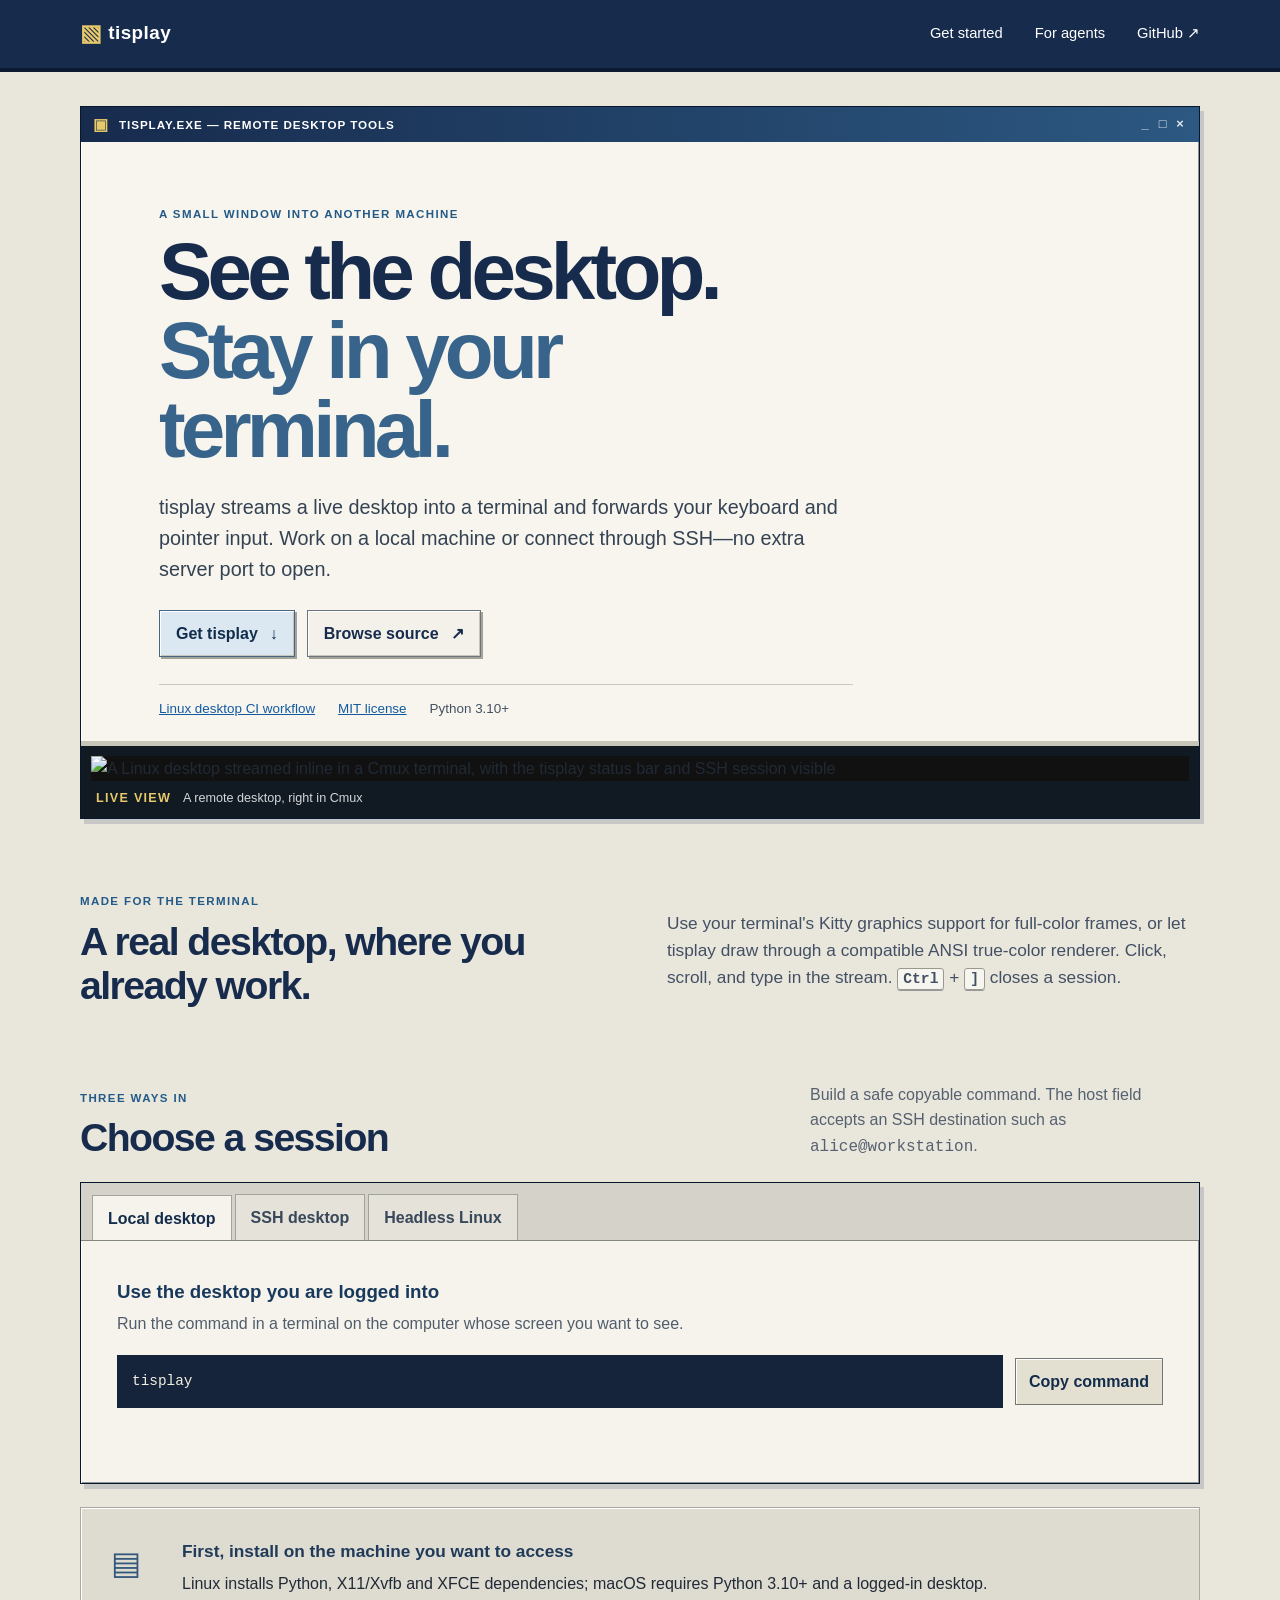
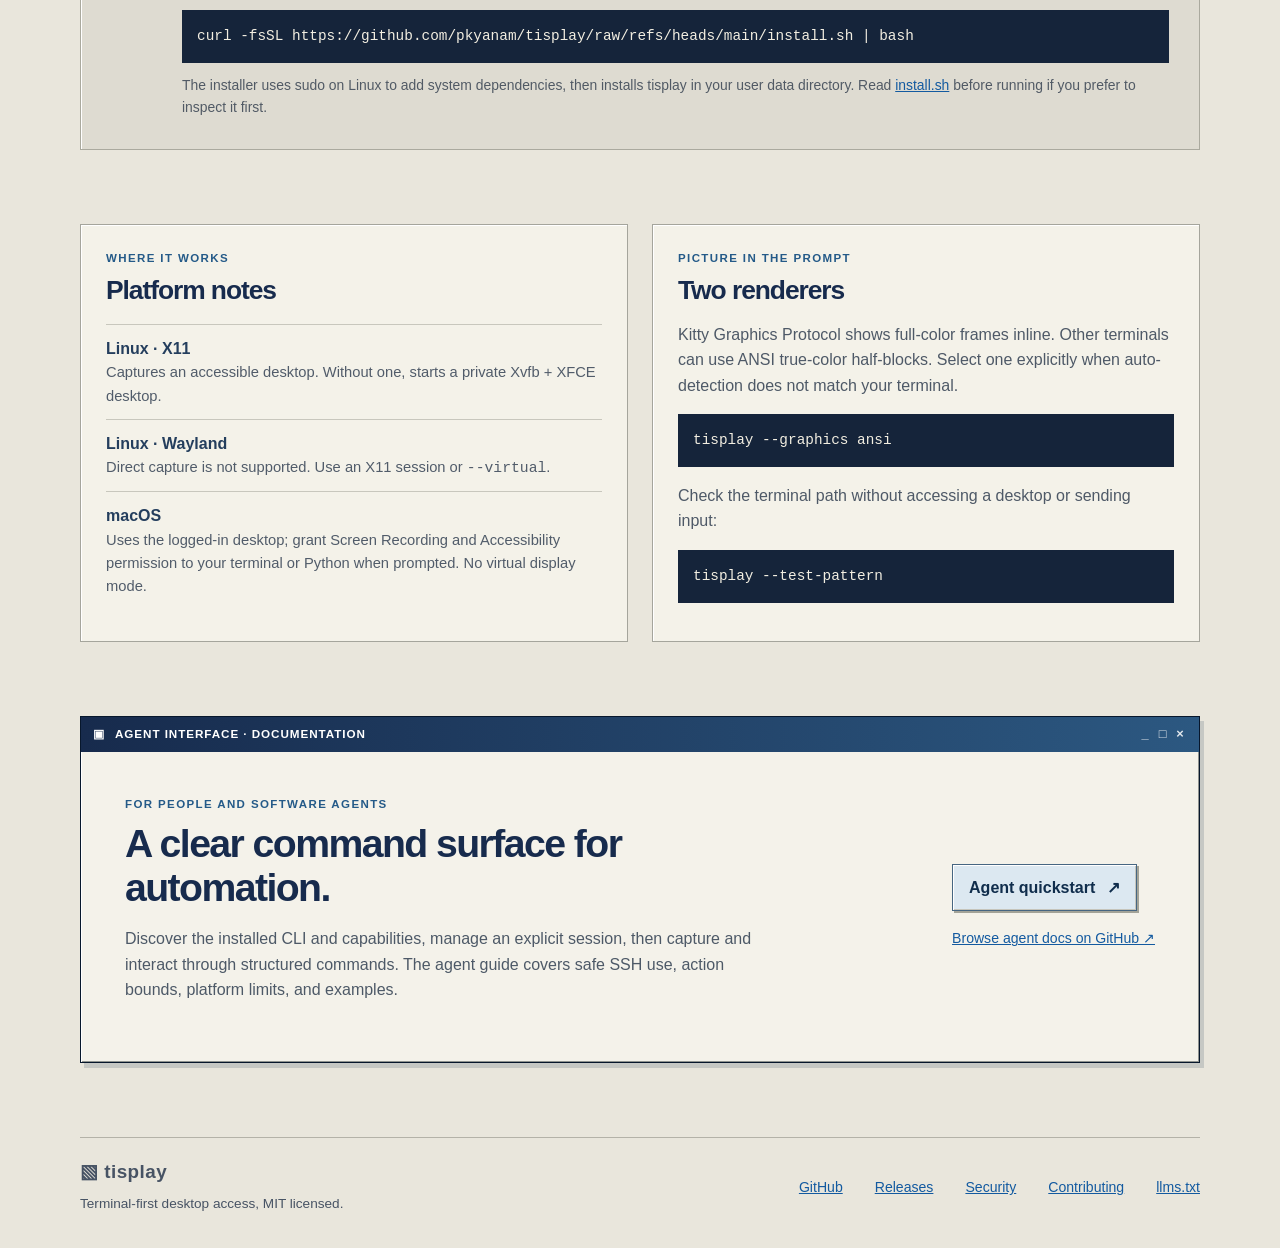
==== site/index.html @ 4967b9db "Add persistent desktop sessions for agent control" ====
<!doctype html>
<html lang="en">
<head>
  <meta charset="utf-8">
  <meta name="viewport" content="width=device-width, initial-scale=1">
  <meta name="theme-color" content="#172b4d">
  <meta name="description" content="tisplay streams and controls a desktop from your terminal, including over SSH.">
  <title>tisplay — the desktop, at the command line</title>
  <link rel="icon" href="favicon.svg" type="image/svg+xml">
  <link rel="stylesheet" href="style.css">
  <script src="app.js" defer></script>
</head>
<body>
  <a class="skip-link" href="#main">Skip to content</a>
  <header class="masthead">
    <div class="masthead-inner">
      <a class="brand" href="#top" aria-label="tisplay home"><span class="brand-mark" aria-hidden="true">▧</span> tisplay</a>
      <nav aria-label="Main navigation"><a href="#get-started">Get started</a><a href="#agent-guide">For agents</a><a href="https://github.com/pkyanam/tisplay">GitHub ↗</a></nav>
    </div>
  </header>
  <main id="main">
    <section class="hero frame" id="top">
      <div class="window-bar"><span class="window-glyph" aria-hidden="true">▣</span><span>TISPLAY.EXE — REMOTE DESKTOP TOOLS</span><span class="bar-buttons" aria-hidden="true">_ □ ×</span></div>
      <div class="hero-body">
        <p class="eyebrow">A small window into another machine</p>
        <h1>See the desktop.<br><span>Stay in your terminal.</span></h1>
        <p class="lede">tisplay streams a live desktop into a terminal and forwards your keyboard and pointer input. Work on a local machine or connect through SSH—no extra server port to open.</p>
        <div class="hero-actions"><a class="button primary" href="#get-started">Get tisplay <span aria-hidden="true">↓</span></a><a class="button" href="https://github.com/pkyanam/tisplay">Browse source <span aria-hidden="true">↗</span></a></div>
      <div class="status-strip" aria-label="Project links"><a href="https://github.com/pkyanam/tisplay/actions/workflows/linux-desktop.yml">Linux desktop CI workflow</a><a href="https://github.com/pkyanam/tisplay/blob/main/LICENSE">MIT license</a><span>Python 3.10+</span></div>
      </div>
      <figure class="screen-shot"><img src="assets/tisplay-cmux-desktop.png" alt="A Linux desktop streamed inline in a Cmux terminal, with the tisplay status bar and SSH session visible"><figcaption><span>LIVE VIEW</span> A remote desktop, right in Cmux</figcaption></figure>
    </section>

    <section class="section intro-grid" aria-labelledby="how-title">
      <div><p class="eyebrow">Made for the terminal</p><h2 id="how-title">A real desktop, where you already work.</h2></div>
      <p>Use your terminal's Kitty graphics support for full-color frames, or let tisplay draw through a compatible ANSI true-color renderer. Click, scroll, and type in the stream. <kbd>Ctrl</kbd> + <kbd>]</kbd> closes a session.</p>
    </section>

    <section class="section start-section" id="get-started" aria-labelledby="start-title">
      <div class="section-heading"><div><p class="eyebrow">Three ways in</p><h2 id="start-title">Choose a session</h2></div><p>Build a safe copyable command. The host field accepts an SSH destination such as <code>alice@workstation</code>.</p></div>
      <div class="builder frame">
        <div class="builder-tabs" role="tablist" aria-label="Session type">
          <button role="tab" id="tab-local" aria-controls="panel-local" aria-selected="true" data-mode="local">Local desktop</button>
          <button role="tab" id="tab-ssh" aria-controls="panel-ssh" aria-selected="false" data-mode="ssh" tabindex="-1">SSH desktop</button>
          <button role="tab" id="tab-headless" aria-controls="panel-headless" aria-selected="false" data-mode="headless" tabindex="-1">Headless Linux</button>
        </div>
        <div class="builder-content">
          <div id="panel-local" role="tabpanel" aria-labelledby="tab-local" data-panel="local"><h3>Use the desktop you are logged into</h3><p>Run the command in a terminal on the computer whose screen you want to see.</p></div>
          <div id="panel-ssh" role="tabpanel" aria-labelledby="tab-ssh" data-panel="ssh" hidden><h3>Stream a remote machine over SSH</h3><p>SSH carries the image and input stream. Keep <code>-t</code> so the remote app gets a terminal.</p><label for="ssh-host">SSH destination</label><input id="ssh-host" type="text" inputmode="email" autocomplete="off" spellcheck="false" placeholder="alice@workstation" aria-describedby="host-help host-error"><small id="host-help">Letters, numbers, dots, underscores and hyphens only; no options or shell syntax.</small><span id="host-error" class="error" role="status" aria-live="polite"></span></div>
          <div id="panel-headless" role="tabpanel" aria-labelledby="tab-headless" data-panel="headless" hidden><h3>Start an isolated XFCE desktop</h3><p>On Linux without an accessible X11 display, <code>--virtual</code> starts a private Xvfb + XFCE desktop. Direct Wayland capture is not supported.</p><label for="headless-host">SSH destination</label><input id="headless-host" type="text" inputmode="email" autocomplete="off" spellcheck="false" placeholder="alice@server" aria-describedby="headless-help headless-error"><small id="headless-help">Letters, numbers, dots, underscores and hyphens only; no options or shell syntax.</small><span id="headless-error" class="error" role="status" aria-live="polite"></span></div>
          <div class="command-row"><pre><code id="generated-command">tisplay</code></pre><button class="copy-button" type="button" id="copy-command">Copy command</button></div>
          <p class="copy-status" id="copy-status" role="status" aria-live="polite"></p>
        </div>
      </div>
      <div class="install-note"><span class="pixel-icon" aria-hidden="true">▤</span><div><h3>First, install on the machine you want to access</h3><p>Linux installs Python, X11/Xvfb and XFCE dependencies; macOS requires Python 3.10+ and a logged-in desktop.</p><pre><code>curl -fsSL https://github.com/pkyanam/tisplay/raw/refs/heads/main/install.sh | bash</code></pre><p class="note">The installer uses sudo on Linux to add system dependencies, then installs tisplay in your user data directory. Read <a href="https://github.com/pkyanam/tisplay/blob/main/install.sh">install.sh</a> before running if you prefer to inspect it first.</p></div></div>
    </section>

    <section class="section details-grid" aria-label="Platform and graphics details">
      <article class="inset-panel"><p class="eyebrow">Where it works</p><h2>Platform notes</h2><ul class="platform-list"><li><strong>Linux · X11</strong><span>Captures an accessible desktop. Without one, starts a private Xvfb + XFCE desktop.</span></li><li><strong>Linux · Wayland</strong><span>Direct capture is not supported. Use an X11 session or <code>--virtual</code>.</span></li><li><strong>macOS</strong><span>Uses the logged-in desktop; grant Screen Recording and Accessibility permission to your terminal or Python when prompted. No virtual display mode.</span></li></ul></article>
      <article class="inset-panel"><p class="eyebrow">Picture in the prompt</p><h2>Two renderers</h2><p>Kitty Graphics Protocol shows full-color frames inline. Other terminals can use ANSI true-color half-blocks. Select one explicitly when auto-detection does not match your terminal.</p><pre><code>tisplay --graphics ansi</code></pre><p>Check the terminal path without accessing a desktop or sending input:</p><pre><code>tisplay --test-pattern</code></pre></article>
    </section>

    <section class="section agent-section" id="agent-guide" aria-labelledby="agents-title">
      <div class="agent-card frame"><div class="window-bar"><span aria-hidden="true">▣</span><span>AGENT INTERFACE · DOCUMENTATION</span><span class="bar-buttons" aria-hidden="true">_ □ ×</span></div><div class="agent-content"><div><p class="eyebrow">For people and software agents</p><h2 id="agents-title">A clear command surface for automation.</h2><p>Discover the installed CLI and capabilities, manage an explicit session, then capture and interact through structured commands. The agent guide covers safe SSH use, action bounds, platform limits, and examples.</p></div><div class="agent-links"><a class="button primary" href="agents/">Agent quickstart <span aria-hidden="true">↗</span></a><a href="https://github.com/pkyanam/tisplay/tree/main/docs/agents">Browse agent docs on GitHub ↗</a></div></div></div>
    </section>
  </main>
  <footer><div><a class="brand" href="#top"><span aria-hidden="true">▧</span> tisplay</a><p>Terminal-first desktop access, MIT licensed.</p></div><nav aria-label="Footer"><a href="https://github.com/pkyanam/tisplay">GitHub</a><a href="https://github.com/pkyanam/tisplay/releases">Releases</a><a href="https://github.com/pkyanam/tisplay/blob/main/SECURITY.md">Security</a><a href="https://github.com/pkyanam/tisplay/blob/main/CONTRIBUTING.md">Contributing</a><a href="llms.txt">llms.txt</a></nav></footer>
</body>
</html>
---- site/style.css ----
:root{color-scheme:light;--navy:#172b4d;--blue:#245a88;--link:#135aa0;--paper:#e9e6dc;--panel:#f7f5ed;--ink:#202a36;--muted:#566170;--line:#a4a69f;--gold:#e8c96a;--green:#296341;--shadow:#a5a397}*{box-sizing:border-box}html{scroll-behavior:smooth}body{margin:0;background:var(--paper);color:var(--ink);font:16px/1.58 "Trebuchet MS",Verdana,Arial,sans-serif}.skip-link{position:absolute;left:-9999px;top:0;padding:.6rem;background:white;color:var(--navy);z-index:4}.skip-link:focus{left:1rem;top:1rem}.masthead{background:var(--navy);color:#fff;border-bottom:4px solid #0c1a30}.masthead-inner,main,footer{width:min(1120px,calc(100% - 36px));margin-inline:auto}.masthead-inner{min-height:68px;display:flex;align-items:center;justify-content:space-between;gap:24px}.brand{font:bold 1.18rem/1 "Trebuchet MS",Verdana,sans-serif;color:inherit;text-decoration:none;letter-spacing:.025em}.brand-mark{color:var(--gold);font-size:1.45rem;vertical-align:-2px}.masthead nav,footer nav{display:flex;gap:clamp(14px,3vw,32px)}nav a{color:inherit;font-size:.92rem}.masthead nav a{text-decoration:none}.masthead nav a:hover,.masthead nav a:focus{text-decoration:underline;text-decoration-color:var(--gold);text-underline-offset:5px}.frame{border:1px solid #07172c;box-shadow:inset 1px 1px #fff,inset -1px -1px #8f938f,4px 5px 0 rgba(23,43,77,.16)}.hero{margin:34px 0 0;background:var(--panel)}.window-bar{height:35px;background:linear-gradient(90deg,#172b4d,#2c5881);color:white;display:flex;align-items:center;gap:10px;padding:0 12px;font:bold .73rem/1 Arial,sans-serif;letter-spacing:.08em}.window-glyph{color:#e8c96a;font-size:1rem}.bar-buttons{margin-left:auto;color:#e3e8ed;letter-spacing:.25em;font-size:.8rem}.hero-body{padding:clamp(26px,6vw,64px) clamp(22px,7vw,78px) 22px;max-width:850px}.eyebrow{text-transform:uppercase;letter-spacing:.12em;color:var(--blue);font:bold .72rem/1.4 Arial,sans-serif;margin:0 0 10px}.hero h1{font-size:clamp(2.5rem,7vw,5rem);line-height:.99;letter-spacing:-.06em;color:var(--navy);margin:0 0 22px}.hero h1 span{color:#38648b}.lede{font-size:clamp(1.05rem,2vw,1.24rem);max-width:690px;color:#344253;margin:0 0 24px}.hero-actions{display:flex;gap:12px;flex-wrap:wrap}.button{display:inline-flex;align-items:center;justify-content:center;gap:12px;padding:10px 16px;color:var(--navy);background:#f3f1e9;text-decoration:none;font-weight:bold;border:1px solid #6c7480;box-shadow:inset 1px 1px white,inset -1px -1px #c6c5bc,2px 2px #a3a398}.button:hover{background:#fff}.button:active{transform:translate(1px,1px);box-shadow:inset 1px 1px #aaa}.button.primary{background:#dce8f1;color:#102d4c;border-color:#466682}.status-strip{display:flex;align-items:center;flex-wrap:wrap;gap:10px 23px;border-top:1px solid #cbc9c0;margin-top:27px;padding-top:13px;color:#445162;font-size:.84rem}.status-strip a{color:var(--link)}.status-dot{display:inline-block;width:8px;height:8px;border-radius:50%;background:#438c5d;box-shadow:0 0 0 2px #d0e4d1;margin-right:6px}.screen-shot{margin:0;background:#111a23;border-top:5px solid #c7c4b9;padding:10px 10px 9px}.screen-shot img{display:block;width:100%;height:auto;max-height:640px;object-fit:contain;background:#111}.screen-shot figcaption{padding:8px 5px 0;color:#d5d7da;font-size:.79rem}.screen-shot figcaption span{color:var(--gold);font-weight:bold;letter-spacing:.1em;margin-right:9px}.section{margin:74px 0}.intro-grid{display:grid;grid-template-columns:1fr 1.1fr;gap:8vw;align-items:center}.intro-grid h2,.section h2{margin:0;color:var(--navy);font-size:clamp(1.75rem,3.8vw,2.45rem);line-height:1.13;letter-spacing:-.04em}.intro-grid>p{margin:0;color:#435064;font-size:1.08rem}kbd{font:600 .85em ui-monospace,monospace;background:#f7f5ef;border:1px solid #99998e;border-radius:3px;padding:2px 5px;box-shadow:0 1px #999}.section-heading{display:flex;justify-content:space-between;gap:30px;align-items:end;margin-bottom:22px}.section-heading>p{max-width:390px;color:var(--muted);margin:0}.builder{background:#f5f3ec}.builder-tabs{display:flex;gap:3px;padding:11px 11px 0;background:#d5d3c9;border-bottom:1px solid #83877f;overflow-x:auto}.builder-tabs button{font:inherit;font-weight:bold;white-space:nowrap;color:#38475a;background:#e4e2d9;border:1px solid #a1a39d;border-bottom:0;padding:10px 15px;cursor:pointer}.builder-tabs button[aria-selected="true"]{background:#f5f3ec;color:#132d4b;position:relative;top:1px}.builder-content{padding:clamp(20px,4vw,36px)}.builder-content h3{color:#18395b;margin:0 0 4px;font-size:1.17rem}.builder-content p{margin:0 0 17px;color:#515d6b}.builder-content label{display:block;font-weight:bold;margin:15px 0 5px}.builder-content input{width:min(100%,460px);font:1rem ui-monospace,monospace;padding:10px 12px;background:#fff;border:1px solid #76818a;color:#172b4d}.builder-content input:focus{outline:3px solid #8ab5d5;outline-offset:2px}.builder-content small{display:block;color:#596472;margin-top:5px}.error{display:block;color:#9d2929;min-height:1.3em;font-size:.9rem}.command-row{display:flex;align-items:stretch;gap:12px;margin-top:19px}.command-row pre,.install-note pre,.inset-panel pre{background:#15243a;color:#f2eee1;padding:15px;overflow-x:auto;white-space:pre;max-width:100%;margin:0;font: .9rem/1.6 ui-monospace,SFMono-Regular,Consolas,monospace}.command-row pre{flex:1;min-width:0}.copy-button{align-self:center;min-width:128px;font:inherit;font-weight:bold;color:#132d4b;background:#e4e0d1;border:1px solid #72766f;padding:10px 13px;box-shadow:inset 1px 1px #fff;cursor:pointer}.copy-button:hover:not(:disabled){background:#fff}.copy-button:disabled{opacity:.55;cursor:not-allowed}.copy-status{height:1.5em;font-size:.9rem;color:#286344;margin:4px 0 0}.install-note{display:grid;min-width:0;grid-template-columns:54px 1fr;gap:17px;background:#dedbd1;border:1px solid #aaa99e;padding:clamp(18px,4vw,30px);margin-top:23px;box-shadow:inset 1px 1px #fff}.pixel-icon{font-size:2rem;color:#31577b}.install-note>div{min-width:0}.install-note h3{margin:0;color:#203a59;font-size:1.08rem}.install-note p{margin:6px 0 14px}.install-note .note{font-size:.87rem;color:#515a65;margin:12px 0 0}.install-note a,.inset-panel a{color:var(--link)}.details-grid{display:grid;grid-template-columns:1fr 1fr;gap:24px}.inset-panel{background:#f4f2e9;padding:25px;border:1px solid #a5a59c;box-shadow:inset 1px 1px #fff}.inset-panel h2{font-size:1.65rem;margin-bottom:14px}.inset-panel>p:not(.eyebrow){color:#4e5967}.platform-list{padding:0;list-style:none;margin:18px 0 0}.platform-list li{padding:11px 0;border-top:1px solid #c8c7bd}.platform-list strong{display:block;color:#243e5d}.platform-list span{display:block;color:#515c6a;font-size:.92rem}code{font-family:ui-monospace,SFMono-Regular,Consolas,monospace}.inset-panel pre{margin:13px 0}.agent-card{background:#f4f2ea}.agent-content{padding:clamp(24px,5vw,44px);display:grid;grid-template-columns:1fr auto;gap:30px;align-items:center}.agent-content h2{max-width:550px}.agent-content p:not(.eyebrow){max-width:630px;color:#4d5967}.agent-links{display:flex;flex-direction:column;align-items:flex-start;gap:16px;min-width:195px}.agent-links>a:last-child{font-size:.88rem;color:var(--link)}footer{border-top:1px solid #b4b2a8;padding:22px 0 35px;display:flex;justify-content:space-between;align-items:center;gap:20px;color:#475364}footer p{font-size:.85rem;margin:8px 0 0}footer nav a{color:var(--link);font-size:.88rem}:focus-visible{outline:3px solid #2b73a6;outline-offset:3px}@media(max-width:700px){.masthead-inner{align-items:flex-start;flex-direction:column;padding:14px 0}.masthead nav{width:100%;justify-content:space-between;gap:8px}.masthead nav a{font-size:.85rem}.hero{margin-top:20px}.intro-grid,.details-grid{grid-template-columns:1fr;gap:23px}.section{margin:54px 0}.section-heading{display:block}.section-heading>p{margin-top:14px}.command-row{flex-direction:column}.copy-button{align-self:flex-start}.agent-content{grid-template-columns:1fr}.agent-links{flex-direction:row;flex-wrap:wrap;align-items:center}footer{align-items:flex-start;flex-direction:column}.screen-shot{padding:6px}.hero-body{padding-top:35px}}@media(prefers-reduced-motion:reduce){html{scroll-behavior:auto}*,*::before,*::after{animation-duration:.01ms!important;animation-iteration-count:1!important;transition-duration:.01ms!important}}
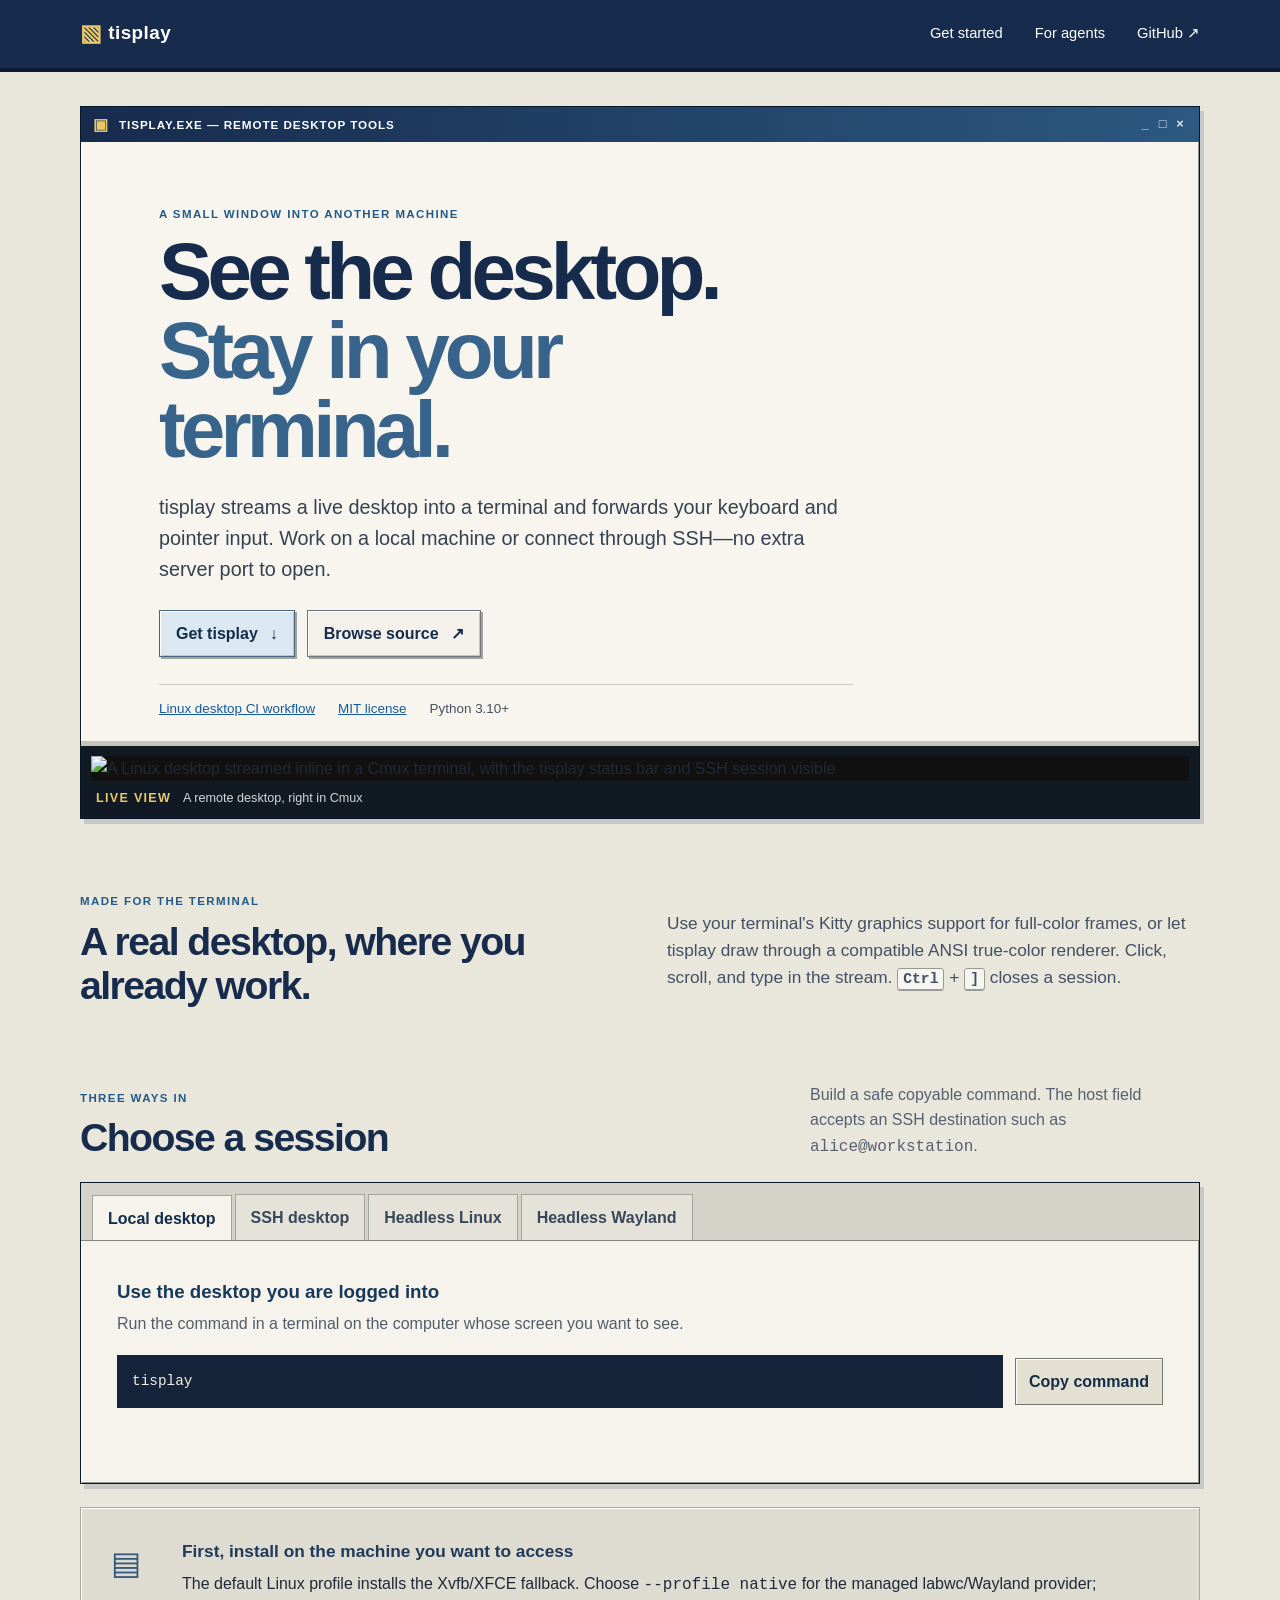
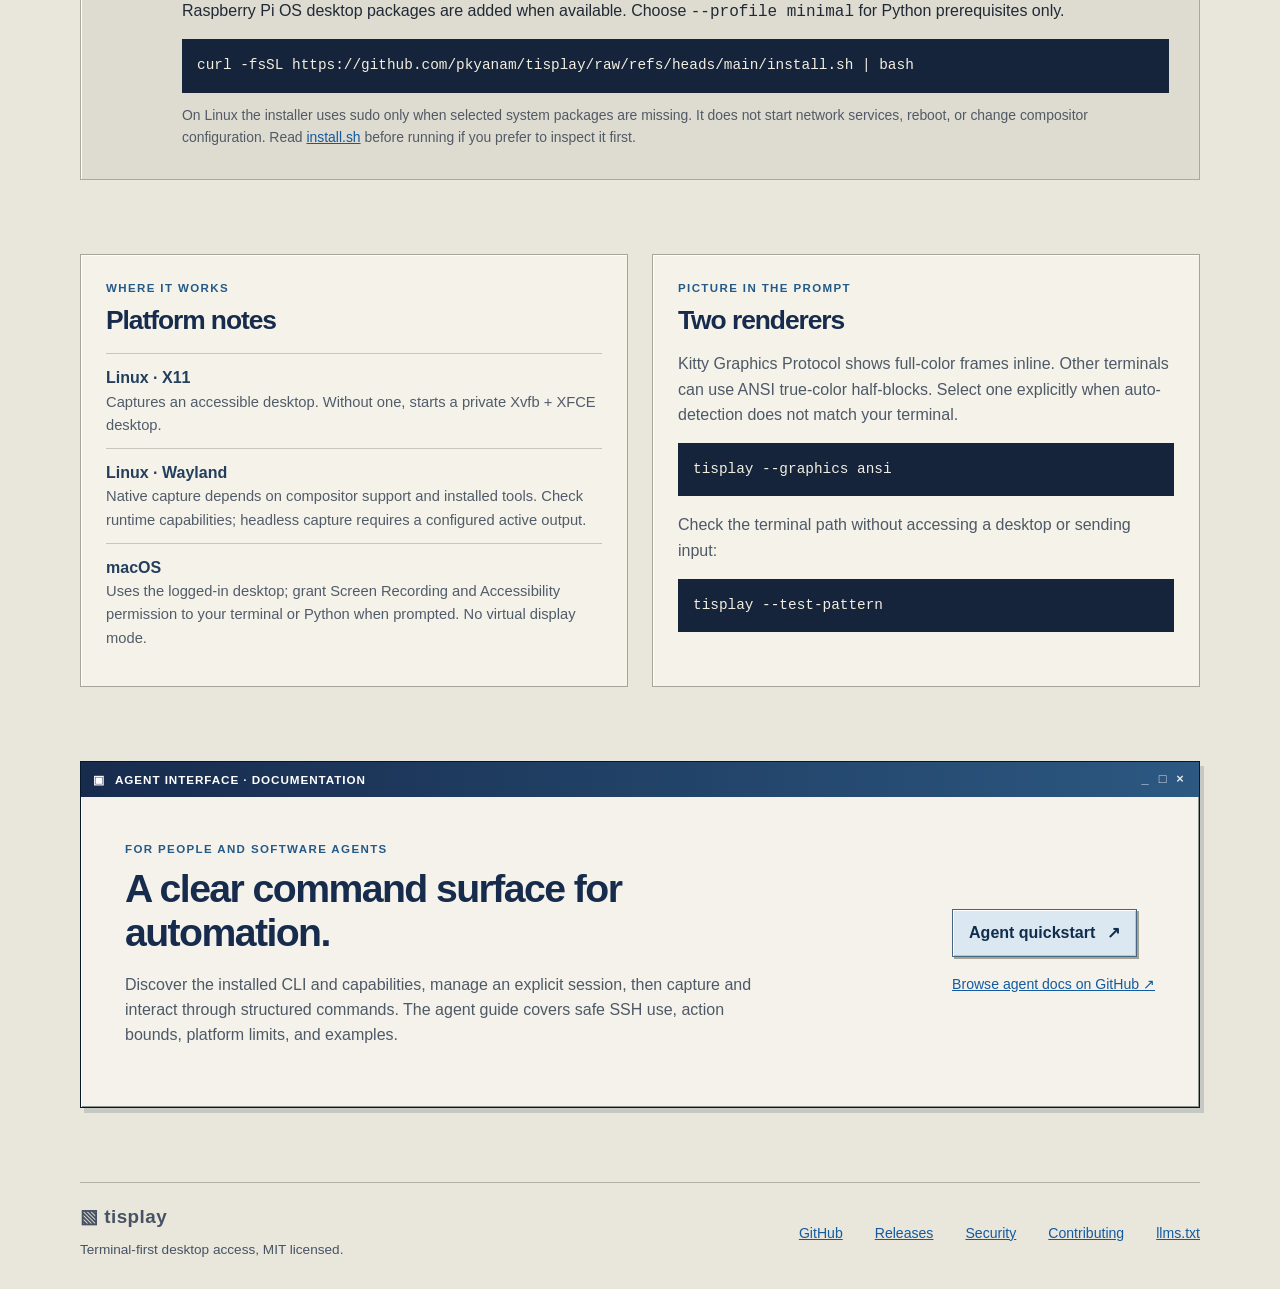
==== commit c819c2cd: "Add native Wayland desktop sessions and headless provider" ====
--- a/site/index.html
+++ b/site/index.html
@@ -43,20 +43,22 @@
           <button role="tab" id="tab-local" aria-controls="panel-local" aria-selected="true" data-mode="local">Local desktop</button>
           <button role="tab" id="tab-ssh" aria-controls="panel-ssh" aria-selected="false" data-mode="ssh" tabindex="-1">SSH desktop</button>
           <button role="tab" id="tab-headless" aria-controls="panel-headless" aria-selected="false" data-mode="headless" tabindex="-1">Headless Linux</button>
+          <button role="tab" id="tab-wayland" aria-controls="panel-wayland" aria-selected="false" data-mode="wayland" tabindex="-1">Headless Wayland</button>
         </div>
         <div class="builder-content">
           <div id="panel-local" role="tabpanel" aria-labelledby="tab-local" data-panel="local"><h3>Use the desktop you are logged into</h3><p>Run the command in a terminal on the computer whose screen you want to see.</p></div>
           <div id="panel-ssh" role="tabpanel" aria-labelledby="tab-ssh" data-panel="ssh" hidden><h3>Stream a remote machine over SSH</h3><p>SSH carries the image and input stream. Keep <code>-t</code> so the remote app gets a terminal.</p><label for="ssh-host">SSH destination</label><input id="ssh-host" type="text" inputmode="email" autocomplete="off" spellcheck="false" placeholder="alice@workstation" aria-describedby="host-help host-error"><small id="host-help">Letters, numbers, dots, underscores and hyphens only; no options or shell syntax.</small><span id="host-error" class="error" role="status" aria-live="polite"></span></div>
-          <div id="panel-headless" role="tabpanel" aria-labelledby="tab-headless" data-panel="headless" hidden><h3>Start an isolated XFCE desktop</h3><p>On Linux without an accessible X11 display, <code>--virtual</code> starts a private Xvfb + XFCE desktop. Direct Wayland capture is not supported.</p><label for="headless-host">SSH destination</label><input id="headless-host" type="text" inputmode="email" autocomplete="off" spellcheck="false" placeholder="alice@server" aria-describedby="headless-help headless-error"><small id="headless-help">Letters, numbers, dots, underscores and hyphens only; no options or shell syntax.</small><span id="headless-error" class="error" role="status" aria-live="polite"></span></div>
+          <div id="panel-headless" role="tabpanel" aria-labelledby="tab-headless" data-panel="headless" hidden><h3>Start an isolated XFCE desktop</h3><p>On Linux without a supported native desktop, <code>--virtual</code> starts a private Xvfb + XFCE desktop.</p><label for="headless-host">SSH destination</label><input id="headless-host" type="text" inputmode="email" autocomplete="off" spellcheck="false" placeholder="alice@server" aria-describedby="headless-help headless-error"><small id="headless-help">Letters, numbers, dots, underscores and hyphens only; no options or shell syntax.</small><span id="headless-error" class="error" role="status" aria-live="polite"></span></div>
+          <div id="panel-wayland" role="tabpanel" aria-labelledby="tab-wayland" data-panel="wayland" hidden><h3>Use a headless Wayland desktop</h3><p>Requires the native profile tools. Explicit mode can create a private labwc/D-Bus session when needed; it leaves the system desktop configuration alone.</p><label for="wayland-host">SSH destination</label><input id="wayland-host" type="text" inputmode="email" autocomplete="off" spellcheck="false" placeholder="alice@pi" aria-describedby="wayland-help wayland-error"><small id="wayland-help">Letters, numbers, dots, underscores and hyphens only; no options or shell syntax.</small><span id="wayland-error" class="error" role="status" aria-live="polite"></span></div>
           <div class="command-row"><pre><code id="generated-command">tisplay</code></pre><button class="copy-button" type="button" id="copy-command">Copy command</button></div>
           <p class="copy-status" id="copy-status" role="status" aria-live="polite"></p>
         </div>
       </div>
-      <div class="install-note"><span class="pixel-icon" aria-hidden="true">▤</span><div><h3>First, install on the machine you want to access</h3><p>Linux installs Python, X11/Xvfb and XFCE dependencies; macOS requires Python 3.10+ and a logged-in desktop.</p><pre><code>curl -fsSL https://github.com/pkyanam/tisplay/raw/refs/heads/main/install.sh | bash</code></pre><p class="note">The installer uses sudo on Linux to add system dependencies, then installs tisplay in your user data directory. Read <a href="https://github.com/pkyanam/tisplay/blob/main/install.sh">install.sh</a> before running if you prefer to inspect it first.</p></div></div>
+      <div class="install-note"><span class="pixel-icon" aria-hidden="true">▤</span><div><h3>First, install on the machine you want to access</h3><p>The default Linux profile installs the Xvfb/XFCE fallback. Choose <code>--profile native</code> for the managed labwc/Wayland provider; Raspberry Pi OS desktop packages are added when available. Choose <code>--profile minimal</code> for Python prerequisites only.</p><pre><code>curl -fsSL https://github.com/pkyanam/tisplay/raw/refs/heads/main/install.sh | bash</code></pre><p class="note">On Linux the installer uses sudo only when selected system packages are missing. It does not start network services, reboot, or change compositor configuration. Read <a href="https://github.com/pkyanam/tisplay/blob/main/install.sh">install.sh</a> before running if you prefer to inspect it first.</p></div></div>
     </section>
 
     <section class="section details-grid" aria-label="Platform and graphics details">
-      <article class="inset-panel"><p class="eyebrow">Where it works</p><h2>Platform notes</h2><ul class="platform-list"><li><strong>Linux · X11</strong><span>Captures an accessible desktop. Without one, starts a private Xvfb + XFCE desktop.</span></li><li><strong>Linux · Wayland</strong><span>Direct capture is not supported. Use an X11 session or <code>--virtual</code>.</span></li><li><strong>macOS</strong><span>Uses the logged-in desktop; grant Screen Recording and Accessibility permission to your terminal or Python when prompted. No virtual display mode.</span></li></ul></article>
+      <article class="inset-panel"><p class="eyebrow">Where it works</p><h2>Platform notes</h2><ul class="platform-list"><li><strong>Linux · X11</strong><span>Captures an accessible desktop. Without one, starts a private Xvfb + XFCE desktop.</span></li><li><strong>Linux · Wayland</strong><span>Native capture depends on compositor support and installed tools. Check runtime capabilities; headless capture requires a configured active output.</span></li><li><strong>macOS</strong><span>Uses the logged-in desktop; grant Screen Recording and Accessibility permission to your terminal or Python when prompted. No virtual display mode.</span></li></ul></article>
       <article class="inset-panel"><p class="eyebrow">Picture in the prompt</p><h2>Two renderers</h2><p>Kitty Graphics Protocol shows full-color frames inline. Other terminals can use ANSI true-color half-blocks. Select one explicitly when auto-detection does not match your terminal.</p><pre><code>tisplay --graphics ansi</code></pre><p>Check the terminal path without accessing a desktop or sending input:</p><pre><code>tisplay --test-pattern</code></pre></article>
     </section>
 
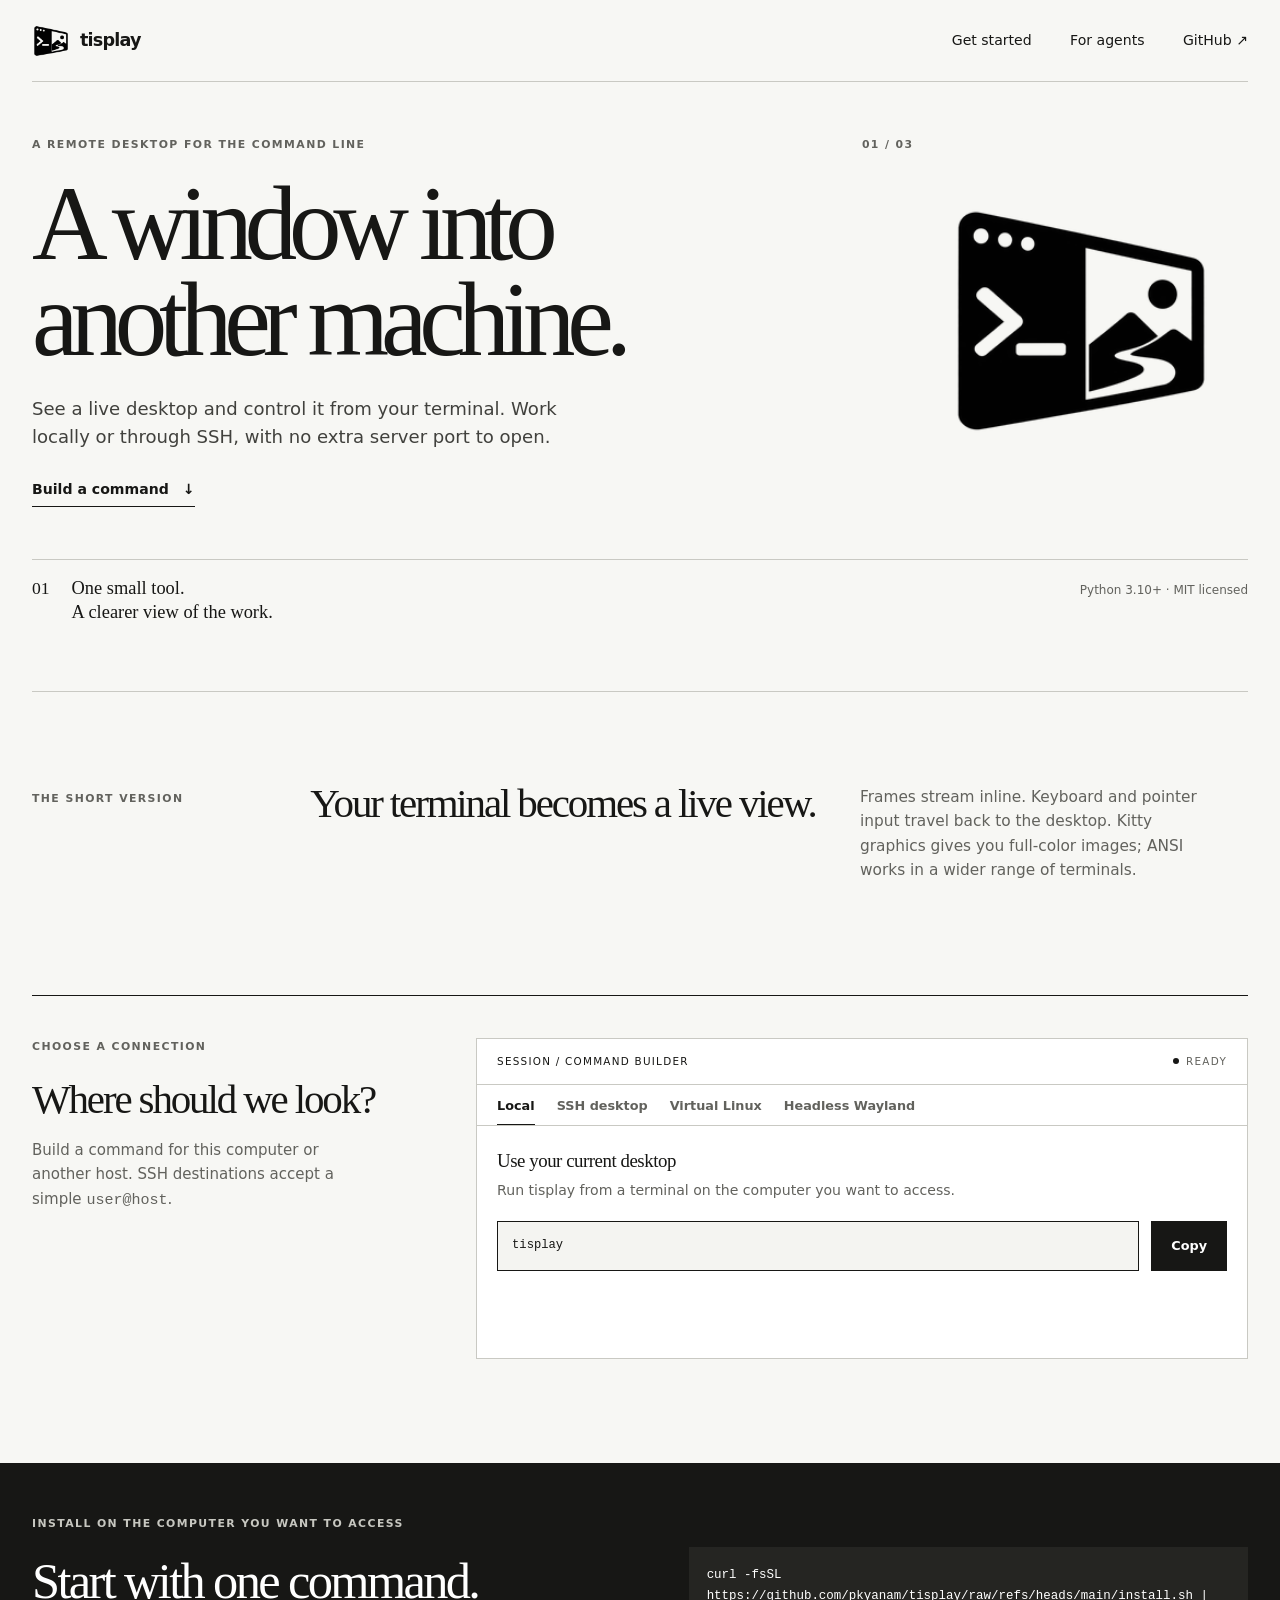
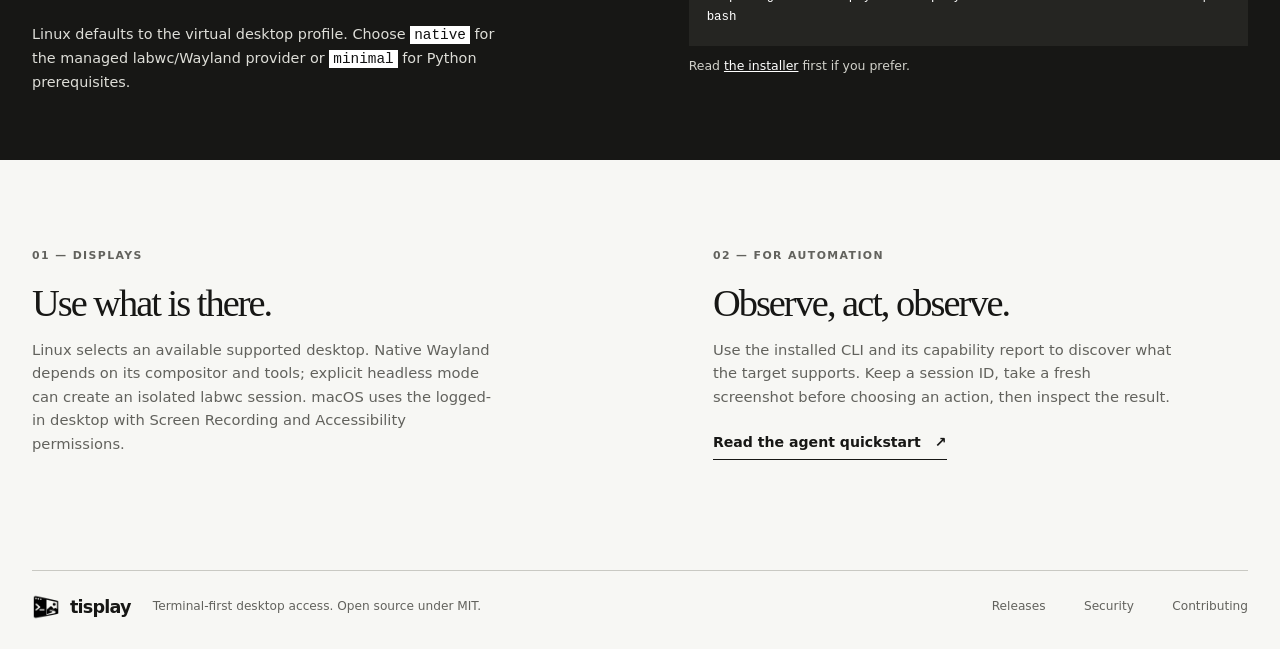
==== commit bb081525: "Refresh editorial project site and logo" ====
--- a/site/index.html
+++ b/site/index.html
@@ -3,69 +3,68 @@
 <head>
   <meta charset="utf-8">
   <meta name="viewport" content="width=device-width, initial-scale=1">
-  <meta name="theme-color" content="#172b4d">
-  <meta name="description" content="tisplay streams and controls a desktop from your terminal, including over SSH.">
-  <title>tisplay — the desktop, at the command line</title>
-  <link rel="icon" href="favicon.svg" type="image/svg+xml">
+  <meta name="theme-color" content="#f7f7f4">
+  <meta name="description" content="See and control a remote desktop from your terminal, locally or over SSH.">
+  <title>tisplay — a window into another machine</title>
+  <link rel="icon" href="assets/tisplay-favicon.png" type="image/png">
   <link rel="stylesheet" href="style.css">
   <script src="app.js" defer></script>
 </head>
 <body>
   <a class="skip-link" href="#main">Skip to content</a>
   <header class="masthead">
-    <div class="masthead-inner">
-      <a class="brand" href="#top" aria-label="tisplay home"><span class="brand-mark" aria-hidden="true">▧</span> tisplay</a>
-      <nav aria-label="Main navigation"><a href="#get-started">Get started</a><a href="#agent-guide">For agents</a><a href="https://github.com/pkyanam/tisplay">GitHub ↗</a></nav>
-    </div>
+    <a class="brand" href="#top"><img src="assets/tisplay-mark.png" alt=""><span>tisplay</span></a>
+    <nav aria-label="Main navigation"><a href="#start">Get started</a><a href="agents/">For agents</a><a href="https://github.com/pkyanam/tisplay">GitHub <span aria-hidden="true">↗</span></a></nav>
   </header>
   <main id="main">
-    <section class="hero frame" id="top">
-      <div class="window-bar"><span class="window-glyph" aria-hidden="true">▣</span><span>TISPLAY.EXE — REMOTE DESKTOP TOOLS</span><span class="bar-buttons" aria-hidden="true">_ □ ×</span></div>
-      <div class="hero-body">
-        <p class="eyebrow">A small window into another machine</p>
-        <h1>See the desktop.<br><span>Stay in your terminal.</span></h1>
-        <p class="lede">tisplay streams a live desktop into a terminal and forwards your keyboard and pointer input. Work on a local machine or connect through SSH—no extra server port to open.</p>
-        <div class="hero-actions"><a class="button primary" href="#get-started">Get tisplay <span aria-hidden="true">↓</span></a><a class="button" href="https://github.com/pkyanam/tisplay">Browse source <span aria-hidden="true">↗</span></a></div>
-      <div class="status-strip" aria-label="Project links"><a href="https://github.com/pkyanam/tisplay/actions/workflows/linux-desktop.yml">Linux desktop CI workflow</a><a href="https://github.com/pkyanam/tisplay/blob/main/LICENSE">MIT license</a><span>Python 3.10+</span></div>
+    <section class="hero" id="top" aria-labelledby="hero-title">
+      <div class="hero-copy">
+        <p class="eyebrow">A remote desktop for the command line <span>01 / 03</span></p>
+        <h1 id="hero-title">A window into<br>another machine.</h1>
+        <p class="lede">See a live desktop and control it from your terminal. Work locally or through SSH, with no extra server port to open.</p>
+        <a class="text-link" href="#start">Build a command <span aria-hidden="true">↓</span></a>
       </div>
-      <figure class="screen-shot"><img src="assets/tisplay-cmux-desktop.png" alt="A Linux desktop streamed inline in a Cmux terminal, with the tisplay status bar and SSH session visible"><figcaption><span>LIVE VIEW</span> A remote desktop, right in Cmux</figcaption></figure>
+      <div class="hero-mark" aria-hidden="true"><img src="assets/tisplay-mark.png" alt=""></div>
+      <div class="hero-note"><span class="note-number">01</span><p>One small tool.<br>A clearer view of the work.</p><a href="https://github.com/pkyanam/tisplay/releases">Python 3.10+ · MIT licensed</a></div>
     </section>
 
-    <section class="section intro-grid" aria-labelledby="how-title">
-      <div><p class="eyebrow">Made for the terminal</p><h2 id="how-title">A real desktop, where you already work.</h2></div>
-      <p>Use your terminal's Kitty graphics support for full-color frames, or let tisplay draw through a compatible ANSI true-color renderer. Click, scroll, and type in the stream. <kbd>Ctrl</kbd> + <kbd>]</kbd> closes a session.</p>
+    <section class="intro" aria-label="How tisplay works">
+      <p class="eyebrow">The short version</p>
+      <h2>Your terminal becomes a live view.</h2>
+      <p>Frames stream inline. Keyboard and pointer input travel back to the desktop. Kitty graphics gives you full-color images; ANSI works in a wider range of terminals.</p>
     </section>
 
-    <section class="section start-section" id="get-started" aria-labelledby="start-title">
-      <div class="section-heading"><div><p class="eyebrow">Three ways in</p><h2 id="start-title">Choose a session</h2></div><p>Build a safe copyable command. The host field accepts an SSH destination such as <code>alice@workstation</code>.</p></div>
-      <div class="builder frame">
+    <section class="start-section" id="start" aria-labelledby="start-title">
+      <div class="section-intro"><p class="eyebrow">Choose a connection</p><h2 id="start-title">Where should we look?</h2><p>Build a command for this computer or another host. SSH destinations accept a simple <code>user@host</code>.</p></div>
+      <div class="builder" aria-label="Command builder">
+        <div class="builder-top"><span>SESSION / COMMAND BUILDER</span><span class="builder-state"><i aria-hidden="true"></i> READY</span></div>
         <div class="builder-tabs" role="tablist" aria-label="Session type">
-          <button role="tab" id="tab-local" aria-controls="panel-local" aria-selected="true" data-mode="local">Local desktop</button>
+          <button role="tab" id="tab-local" aria-controls="panel-local" aria-selected="true" data-mode="local">Local</button>
           <button role="tab" id="tab-ssh" aria-controls="panel-ssh" aria-selected="false" data-mode="ssh" tabindex="-1">SSH desktop</button>
-          <button role="tab" id="tab-headless" aria-controls="panel-headless" aria-selected="false" data-mode="headless" tabindex="-1">Headless Linux</button>
+          <button role="tab" id="tab-headless" aria-controls="panel-headless" aria-selected="false" data-mode="headless" tabindex="-1">Virtual Linux</button>
           <button role="tab" id="tab-wayland" aria-controls="panel-wayland" aria-selected="false" data-mode="wayland" tabindex="-1">Headless Wayland</button>
         </div>
         <div class="builder-content">
-          <div id="panel-local" role="tabpanel" aria-labelledby="tab-local" data-panel="local"><h3>Use the desktop you are logged into</h3><p>Run the command in a terminal on the computer whose screen you want to see.</p></div>
-          <div id="panel-ssh" role="tabpanel" aria-labelledby="tab-ssh" data-panel="ssh" hidden><h3>Stream a remote machine over SSH</h3><p>SSH carries the image and input stream. Keep <code>-t</code> so the remote app gets a terminal.</p><label for="ssh-host">SSH destination</label><input id="ssh-host" type="text" inputmode="email" autocomplete="off" spellcheck="false" placeholder="alice@workstation" aria-describedby="host-help host-error"><small id="host-help">Letters, numbers, dots, underscores and hyphens only; no options or shell syntax.</small><span id="host-error" class="error" role="status" aria-live="polite"></span></div>
-          <div id="panel-headless" role="tabpanel" aria-labelledby="tab-headless" data-panel="headless" hidden><h3>Start an isolated XFCE desktop</h3><p>On Linux without a supported native desktop, <code>--virtual</code> starts a private Xvfb + XFCE desktop.</p><label for="headless-host">SSH destination</label><input id="headless-host" type="text" inputmode="email" autocomplete="off" spellcheck="false" placeholder="alice@server" aria-describedby="headless-help headless-error"><small id="headless-help">Letters, numbers, dots, underscores and hyphens only; no options or shell syntax.</small><span id="headless-error" class="error" role="status" aria-live="polite"></span></div>
-          <div id="panel-wayland" role="tabpanel" aria-labelledby="tab-wayland" data-panel="wayland" hidden><h3>Use a headless Wayland desktop</h3><p>Requires the native profile tools. Explicit mode can create a private labwc/D-Bus session when needed; it leaves the system desktop configuration alone.</p><label for="wayland-host">SSH destination</label><input id="wayland-host" type="text" inputmode="email" autocomplete="off" spellcheck="false" placeholder="alice@pi" aria-describedby="wayland-help wayland-error"><small id="wayland-help">Letters, numbers, dots, underscores and hyphens only; no options or shell syntax.</small><span id="wayland-error" class="error" role="status" aria-live="polite"></span></div>
-          <div class="command-row"><pre><code id="generated-command">tisplay</code></pre><button class="copy-button" type="button" id="copy-command">Copy command</button></div>
+          <div id="panel-local" role="tabpanel" aria-labelledby="tab-local" data-panel="local"><h3>Use your current desktop</h3><p>Run tisplay from a terminal on the computer you want to access.</p></div>
+          <div id="panel-ssh" role="tabpanel" aria-labelledby="tab-ssh" data-panel="ssh" hidden><h3>Connect over SSH</h3><p>The stream travels through SSH. Keep <code>-t</code> so the remote command gets a terminal.</p><label for="ssh-host">SSH destination</label><input id="ssh-host" type="text" inputmode="email" autocomplete="off" spellcheck="false" placeholder="alice@workstation" aria-describedby="host-help host-error"><small id="host-help">A host or user@host. No options or shell syntax.</small><span id="host-error" class="error" role="status" aria-live="polite"></span></div>
+          <div id="panel-headless" role="tabpanel" aria-labelledby="tab-headless" data-panel="headless" hidden><h3>Start a private Linux desktop</h3><p>Uses Xvfb and XFCE when a supported native desktop is unavailable.</p><label for="headless-host">SSH destination</label><input id="headless-host" type="text" inputmode="email" autocomplete="off" spellcheck="false" placeholder="alice@server" aria-describedby="headless-help headless-error"><small id="headless-help">A host or user@host. No options or shell syntax.</small><span id="headless-error" class="error" role="status" aria-live="polite"></span></div>
+          <div id="panel-wayland" role="tabpanel" aria-labelledby="tab-wayland" data-panel="wayland" hidden><h3>Use headless Wayland</h3><p>Explicit mode can create an isolated labwc/D-Bus session. It does not replace or reconfigure the system desktop.</p><label for="wayland-host">SSH destination</label><input id="wayland-host" type="text" inputmode="email" autocomplete="off" spellcheck="false" placeholder="alice@pi" aria-describedby="wayland-help wayland-error"><small id="wayland-help">A host or user@host. No options or shell syntax.</small><span id="wayland-error" class="error" role="status" aria-live="polite"></span></div>
+          <div class="command-row"><pre><code id="generated-command">tisplay</code></pre><button class="copy-button" type="button" id="copy-command">Copy</button></div>
           <p class="copy-status" id="copy-status" role="status" aria-live="polite"></p>
         </div>
       </div>
-      <div class="install-note"><span class="pixel-icon" aria-hidden="true">▤</span><div><h3>First, install on the machine you want to access</h3><p>The default Linux profile installs the Xvfb/XFCE fallback. Choose <code>--profile native</code> for the managed labwc/Wayland provider; Raspberry Pi OS desktop packages are added when available. Choose <code>--profile minimal</code> for Python prerequisites only.</p><pre><code>curl -fsSL https://github.com/pkyanam/tisplay/raw/refs/heads/main/install.sh | bash</code></pre><p class="note">On Linux the installer uses sudo only when selected system packages are missing. It does not start network services, reboot, or change compositor configuration. Read <a href="https://github.com/pkyanam/tisplay/blob/main/install.sh">install.sh</a> before running if you prefer to inspect it first.</p></div></div>
     </section>
 
-    <section class="section details-grid" aria-label="Platform and graphics details">
-      <article class="inset-panel"><p class="eyebrow">Where it works</p><h2>Platform notes</h2><ul class="platform-list"><li><strong>Linux · X11</strong><span>Captures an accessible desktop. Without one, starts a private Xvfb + XFCE desktop.</span></li><li><strong>Linux · Wayland</strong><span>Native capture depends on compositor support and installed tools. Check runtime capabilities; headless capture requires a configured active output.</span></li><li><strong>macOS</strong><span>Uses the logged-in desktop; grant Screen Recording and Accessibility permission to your terminal or Python when prompted. No virtual display mode.</span></li></ul></article>
-      <article class="inset-panel"><p class="eyebrow">Picture in the prompt</p><h2>Two renderers</h2><p>Kitty Graphics Protocol shows full-color frames inline. Other terminals can use ANSI true-color half-blocks. Select one explicitly when auto-detection does not match your terminal.</p><pre><code>tisplay --graphics ansi</code></pre><p>Check the terminal path without accessing a desktop or sending input:</p><pre><code>tisplay --test-pattern</code></pre></article>
+    <section class="install-band" aria-labelledby="install-title">
+      <div><p class="eyebrow">Install on the computer you want to access</p><h2 id="install-title">Start with one command.</h2><p>Linux defaults to the virtual desktop profile. Choose <code>native</code> for the managed labwc/Wayland provider or <code>minimal</code> for Python prerequisites.</p></div>
+      <div class="install-command"><code>curl -fsSL https://github.com/pkyanam/tisplay/raw/refs/heads/main/install.sh | bash</code><span>Read <a href="https://github.com/pkyanam/tisplay/blob/main/install.sh">the installer</a> first if you prefer.</span></div>
     </section>
 
-    <section class="section agent-section" id="agent-guide" aria-labelledby="agents-title">
-      <div class="agent-card frame"><div class="window-bar"><span aria-hidden="true">▣</span><span>AGENT INTERFACE · DOCUMENTATION</span><span class="bar-buttons" aria-hidden="true">_ □ ×</span></div><div class="agent-content"><div><p class="eyebrow">For people and software agents</p><h2 id="agents-title">A clear command surface for automation.</h2><p>Discover the installed CLI and capabilities, manage an explicit session, then capture and interact through structured commands. The agent guide covers safe SSH use, action bounds, platform limits, and examples.</p></div><div class="agent-links"><a class="button primary" href="agents/">Agent quickstart <span aria-hidden="true">↗</span></a><a href="https://github.com/pkyanam/tisplay/tree/main/docs/agents">Browse agent docs on GitHub ↗</a></div></div></div>
+    <section class="notes" aria-label="Platform and documentation">
+      <article><p class="eyebrow">01 — Displays</p><h2>Use what is there.</h2><p>Linux selects an available supported desktop. Native Wayland depends on its compositor and tools; explicit headless mode can create an isolated labwc session. macOS uses the logged-in desktop with Screen Recording and Accessibility permissions.</p></article>
+      <article><p class="eyebrow">02 — For automation</p><h2>Observe, act, observe.</h2><p>Use the installed CLI and its capability report to discover what the target supports. Keep a session ID, take a fresh screenshot before choosing an action, then inspect the result.</p><a class="text-link" href="agents/">Read the agent quickstart <span aria-hidden="true">↗</span></a></article>
     </section>
   </main>
-  <footer><div><a class="brand" href="#top"><span aria-hidden="true">▧</span> tisplay</a><p>Terminal-first desktop access, MIT licensed.</p></div><nav aria-label="Footer"><a href="https://github.com/pkyanam/tisplay">GitHub</a><a href="https://github.com/pkyanam/tisplay/releases">Releases</a><a href="https://github.com/pkyanam/tisplay/blob/main/SECURITY.md">Security</a><a href="https://github.com/pkyanam/tisplay/blob/main/CONTRIBUTING.md">Contributing</a><a href="llms.txt">llms.txt</a></nav></footer>
+  <footer><a class="brand footer-brand" href="#top"><img src="assets/tisplay-mark.png" alt=""><span>tisplay</span></a><p>Terminal-first desktop access. Open source under MIT.</p><nav aria-label="Footer"><a href="https://github.com/pkyanam/tisplay/releases">Releases</a><a href="https://github.com/pkyanam/tisplay/blob/main/SECURITY.md">Security</a><a href="https://github.com/pkyanam/tisplay/blob/main/CONTRIBUTING.md">Contributing</a></nav></footer>
 </body>
 </html>
--- a/site/style.css
+++ b/site/style.css
@@ -1 +1,737 @@
-:root{color-scheme:light;--navy:#172b4d;--blue:#245a88;--link:#135aa0;--paper:#e9e6dc;--panel:#f7f5ed;--ink:#202a36;--muted:#566170;--line:#a4a69f;--gold:#e8c96a;--green:#296341;--shadow:#a5a397}*{box-sizing:border-box}html{scroll-behavior:smooth}body{margin:0;background:var(--paper);color:var(--ink);font:16px/1.58 "Trebuchet MS",Verdana,Arial,sans-serif}.skip-link{position:absolute;left:-9999px;top:0;padding:.6rem;background:white;color:var(--navy);z-index:4}.skip-link:focus{left:1rem;top:1rem}.masthead{background:var(--navy);color:#fff;border-bottom:4px solid #0c1a30}.masthead-inner,main,footer{width:min(1120px,calc(100% - 36px));margin-inline:auto}.masthead-inner{min-height:68px;display:flex;align-items:center;justify-content:space-between;gap:24px}.brand{font:bold 1.18rem/1 "Trebuchet MS",Verdana,sans-serif;color:inherit;text-decoration:none;letter-spacing:.025em}.brand-mark{color:var(--gold);font-size:1.45rem;vertical-align:-2px}.masthead nav,footer nav{display:flex;gap:clamp(14px,3vw,32px)}nav a{color:inherit;font-size:.92rem}.masthead nav a{text-decoration:none}.masthead nav a:hover,.masthead nav a:focus{text-decoration:underline;text-decoration-color:var(--gold);text-underline-offset:5px}.frame{border:1px solid #07172c;box-shadow:inset 1px 1px #fff,inset -1px -1px #8f938f,4px 5px 0 rgba(23,43,77,.16)}.hero{margin:34px 0 0;background:var(--panel)}.window-bar{height:35px;background:linear-gradient(90deg,#172b4d,#2c5881);color:white;display:flex;align-items:center;gap:10px;padding:0 12px;font:bold .73rem/1 Arial,sans-serif;letter-spacing:.08em}.window-glyph{color:#e8c96a;font-size:1rem}.bar-buttons{margin-left:auto;color:#e3e8ed;letter-spacing:.25em;font-size:.8rem}.hero-body{padding:clamp(26px,6vw,64px) clamp(22px,7vw,78px) 22px;max-width:850px}.eyebrow{text-transform:uppercase;letter-spacing:.12em;color:var(--blue);font:bold .72rem/1.4 Arial,sans-serif;margin:0 0 10px}.hero h1{font-size:clamp(2.5rem,7vw,5rem);line-height:.99;letter-spacing:-.06em;color:var(--navy);margin:0 0 22px}.hero h1 span{color:#38648b}.lede{font-size:clamp(1.05rem,2vw,1.24rem);max-width:690px;color:#344253;margin:0 0 24px}.hero-actions{display:flex;gap:12px;flex-wrap:wrap}.button{display:inline-flex;align-items:center;justify-content:center;gap:12px;padding:10px 16px;color:var(--navy);background:#f3f1e9;text-decoration:none;font-weight:bold;border:1px solid #6c7480;box-shadow:inset 1px 1px white,inset -1px -1px #c6c5bc,2px 2px #a3a398}.button:hover{background:#fff}.button:active{transform:translate(1px,1px);box-shadow:inset 1px 1px #aaa}.button.primary{background:#dce8f1;color:#102d4c;border-color:#466682}.status-strip{display:flex;align-items:center;flex-wrap:wrap;gap:10px 23px;border-top:1px solid #cbc9c0;margin-top:27px;padding-top:13px;color:#445162;font-size:.84rem}.status-strip a{color:var(--link)}.status-dot{display:inline-block;width:8px;height:8px;border-radius:50%;background:#438c5d;box-shadow:0 0 0 2px #d0e4d1;margin-right:6px}.screen-shot{margin:0;background:#111a23;border-top:5px solid #c7c4b9;padding:10px 10px 9px}.screen-shot img{display:block;width:100%;height:auto;max-height:640px;object-fit:contain;background:#111}.screen-shot figcaption{padding:8px 5px 0;color:#d5d7da;font-size:.79rem}.screen-shot figcaption span{color:var(--gold);font-weight:bold;letter-spacing:.1em;margin-right:9px}.section{margin:74px 0}.intro-grid{display:grid;grid-template-columns:1fr 1.1fr;gap:8vw;align-items:center}.intro-grid h2,.section h2{margin:0;color:var(--navy);font-size:clamp(1.75rem,3.8vw,2.45rem);line-height:1.13;letter-spacing:-.04em}.intro-grid>p{margin:0;color:#435064;font-size:1.08rem}kbd{font:600 .85em ui-monospace,monospace;background:#f7f5ef;border:1px solid #99998e;border-radius:3px;padding:2px 5px;box-shadow:0 1px #999}.section-heading{display:flex;justify-content:space-between;gap:30px;align-items:end;margin-bottom:22px}.section-heading>p{max-width:390px;color:var(--muted);margin:0}.builder{background:#f5f3ec}.builder-tabs{display:flex;gap:3px;padding:11px 11px 0;background:#d5d3c9;border-bottom:1px solid #83877f;overflow-x:auto}.builder-tabs button{font:inherit;font-weight:bold;white-space:nowrap;color:#38475a;background:#e4e2d9;border:1px solid #a1a39d;border-bottom:0;padding:10px 15px;cursor:pointer}.builder-tabs button[aria-selected="true"]{background:#f5f3ec;color:#132d4b;position:relative;top:1px}.builder-content{padding:clamp(20px,4vw,36px)}.builder-content h3{color:#18395b;margin:0 0 4px;font-size:1.17rem}.builder-content p{margin:0 0 17px;color:#515d6b}.builder-content label{display:block;font-weight:bold;margin:15px 0 5px}.builder-content input{width:min(100%,460px);font:1rem ui-monospace,monospace;padding:10px 12px;background:#fff;border:1px solid #76818a;color:#172b4d}.builder-content input:focus{outline:3px solid #8ab5d5;outline-offset:2px}.builder-content small{display:block;color:#596472;margin-top:5px}.error{display:block;color:#9d2929;min-height:1.3em;font-size:.9rem}.command-row{display:flex;align-items:stretch;gap:12px;margin-top:19px}.command-row pre,.install-note pre,.inset-panel pre{background:#15243a;color:#f2eee1;padding:15px;overflow-x:auto;white-space:pre;max-width:100%;margin:0;font: .9rem/1.6 ui-monospace,SFMono-Regular,Consolas,monospace}.command-row pre{flex:1;min-width:0}.copy-button{align-self:center;min-width:128px;font:inherit;font-weight:bold;color:#132d4b;background:#e4e0d1;border:1px solid #72766f;padding:10px 13px;box-shadow:inset 1px 1px #fff;cursor:pointer}.copy-button:hover:not(:disabled){background:#fff}.copy-button:disabled{opacity:.55;cursor:not-allowed}.copy-status{height:1.5em;font-size:.9rem;color:#286344;margin:4px 0 0}.install-note{display:grid;min-width:0;grid-template-columns:54px 1fr;gap:17px;background:#dedbd1;border:1px solid #aaa99e;padding:clamp(18px,4vw,30px);margin-top:23px;box-shadow:inset 1px 1px #fff}.pixel-icon{font-size:2rem;color:#31577b}.install-note>div{min-width:0}.install-note h3{margin:0;color:#203a59;font-size:1.08rem}.install-note p{margin:6px 0 14px}.install-note .note{font-size:.87rem;color:#515a65;margin:12px 0 0}.install-note a,.inset-panel a{color:var(--link)}.details-grid{display:grid;grid-template-columns:1fr 1fr;gap:24px}.inset-panel{background:#f4f2e9;padding:25px;border:1px solid #a5a59c;box-shadow:inset 1px 1px #fff}.inset-panel h2{font-size:1.65rem;margin-bottom:14px}.inset-panel>p:not(.eyebrow){color:#4e5967}.platform-list{padding:0;list-style:none;margin:18px 0 0}.platform-list li{padding:11px 0;border-top:1px solid #c8c7bd}.platform-list strong{display:block;color:#243e5d}.platform-list span{display:block;color:#515c6a;font-size:.92rem}code{font-family:ui-monospace,SFMono-Regular,Consolas,monospace}.inset-panel pre{margin:13px 0}.agent-card{background:#f4f2ea}.agent-content{padding:clamp(24px,5vw,44px);display:grid;grid-template-columns:1fr auto;gap:30px;align-items:center}.agent-content h2{max-width:550px}.agent-content p:not(.eyebrow){max-width:630px;color:#4d5967}.agent-links{display:flex;flex-direction:column;align-items:flex-start;gap:16px;min-width:195px}.agent-links>a:last-child{font-size:.88rem;color:var(--link)}footer{border-top:1px solid #b4b2a8;padding:22px 0 35px;display:flex;justify-content:space-between;align-items:center;gap:20px;color:#475364}footer p{font-size:.85rem;margin:8px 0 0}footer nav a{color:var(--link);font-size:.88rem}:focus-visible{outline:3px solid #2b73a6;outline-offset:3px}@media(max-width:700px){.masthead-inner{align-items:flex-start;flex-direction:column;padding:14px 0}.masthead nav{width:100%;justify-content:space-between;gap:8px}.masthead nav a{font-size:.85rem}.hero{margin-top:20px}.intro-grid,.details-grid{grid-template-columns:1fr;gap:23px}.section{margin:54px 0}.section-heading{display:block}.section-heading>p{margin-top:14px}.command-row{flex-direction:column}.copy-button{align-self:flex-start}.agent-content{grid-template-columns:1fr}.agent-links{flex-direction:row;flex-wrap:wrap;align-items:center}footer{align-items:flex-start;flex-direction:column}.screen-shot{padding:6px}.hero-body{padding-top:35px}}@media(prefers-reduced-motion:reduce){html{scroll-behavior:auto}*,*::before,*::after{animation-duration:.01ms!important;animation-iteration-count:1!important;transition-duration:.01ms!important}}
+:root {
+  color-scheme:light;
+  --paper:#f7f7f4;
+  --white:#fff;
+  --ink:#171715;
+  --muted:#62625d;
+  --line:#c9c9c3;
+  --soft:#eaeae5;
+  --measure:1220px
+}
+* {
+  box-sizing:border-box
+}
+html {
+  scroll-behavior:smooth
+}
+body {
+  margin:0;
+  background:var(--paper);
+  color:var(--ink);
+  font:16px/1.6 ui-sans-serif,system-ui,-apple-system,BlinkMacSystemFont,"Segoe UI",sans-serif;
+  -webkit-font-smoothing:antialiased
+}
+.skip-link {
+  position:absolute;
+  left:-9999px;
+  top:8px;
+  z-index:5;
+  background:var(--ink);
+  color:#fff;
+  padding:10px 14px
+}
+.skip-link:focus {
+  left:12px
+}
+.masthead,main,footer {
+  width:min(var(--measure),calc(100% - 64px));
+  margin-inline:auto
+}
+.masthead {
+  height:82px;
+  display:flex;
+  align-items:center;
+  justify-content:space-between;
+  border-bottom:1px solid var(--line)
+}
+.brand {
+  display:inline-flex;
+  align-items:center;
+  gap:10px;
+  color:var(--ink);
+  font-weight:720;
+  font-size:1.1rem;
+  letter-spacing:-.045em;
+  text-decoration:none
+}
+.brand img {
+  display:block;
+  width:38px;
+  height:38px;
+  object-fit:contain
+}
+.masthead nav,footer nav {
+  display:flex;
+  align-items:center;
+  gap:clamp(18px,3vw,40px)
+}
+nav a,.text-link {
+  color:var(--ink);
+  font-size:.88rem;
+  text-decoration:none
+}
+nav a:hover,.text-link:hover {
+  text-decoration:underline;
+  text-underline-offset:4px
+}
+.hero {
+  position:relative;
+  display:grid;
+  grid-template-columns:minmax(0,1.45fr) minmax(220px,.55fr);
+  align-items:center;
+  min-height:540px;
+  border-bottom:1px solid var(--line);
+  padding:54px 0 66px
+}
+.hero-copy {
+  position:relative;
+  z-index:1
+}
+.eyebrow {
+  display:flex;
+  justify-content:space-between;
+  gap:20px;
+  margin:0 0 23px;
+  color:var(--muted);
+  font-size:.68rem;
+  font-weight:680;
+  letter-spacing:.13em;
+  text-transform:uppercase
+}
+.hero h1,.agent-hero h1 {
+  margin:0;
+  font-family:Georgia,"Times New Roman",serif;
+  font-size:clamp(3.8rem,8.2vw,7.2rem);
+  font-weight:400;
+  letter-spacing:-.078em;
+  line-height:.91
+}
+.lede {
+  max-width:540px;
+  margin:28px 0 25px;
+  color:#41413d;
+  font-size:1.13rem;
+  line-height:1.55
+}
+.text-link {
+  display:inline-flex;
+  gap:14px;
+  align-items:center;
+  border-bottom:1px solid var(--ink);
+  padding:0 0 5px;
+  font-weight:640
+}
+.hero-mark {
+  display:flex;
+  align-items:center;
+  justify-content:center;
+  min-height:310px
+}
+.hero-mark img {
+  display:block;
+  width:min(100%,280px);
+  height:auto;
+  object-fit:contain
+}
+.hero-note {
+  grid-column:1/-1;
+  display:flex;
+  align-items:baseline;
+  gap:22px;
+  margin-top:52px;
+  padding-top:17px;
+  border-top:1px solid var(--line)
+}
+.note-number {
+  font:1.1rem Georgia,serif
+}
+.hero-note p {
+  margin:0;
+  font:1.15rem/1.3 Georgia,serif
+}
+.hero-note>a {
+  margin-left:auto;
+  color:var(--muted);
+  font-size:.75rem;
+  text-decoration:none
+}
+.intro {
+  display:grid;
+  grid-template-columns:.65fr 1.35fr 1fr;
+  align-items:start;
+  gap:26px;
+  margin:90px 0 112px
+}
+.intro .eyebrow {
+  margin-top:8px
+}
+.intro h2,.section-intro h2,.install-band h2,.notes h2,.references h2,.agent-details h2 {
+  margin:0;
+  font:400 clamp(1.8rem,3.2vw,2.8rem)/1.05 Georgia,"Times New Roman",serif;
+  letter-spacing:-.052em
+}
+.intro>p:last-child {
+  max-width:360px;
+  margin:3px 0 0;
+  color:var(--muted);
+  font-size:.96rem
+}
+.start-section {
+  display:grid;
+  grid-template-columns:minmax(220px,.62fr) minmax(0,1.38fr);
+  gap:8%;
+  align-items:start;
+  padding:42px 0 104px;
+  border-top:1px solid var(--ink);
+  scroll-margin-top:20px
+}
+.section-intro h2 {
+  max-width:350px
+}
+.section-intro>p:last-child {
+  max-width:315px;
+  margin:17px 0 0;
+  color:var(--muted);
+  font-size:.94rem
+}
+.builder {
+  min-width:0;
+  border:1px solid var(--line);
+  background:var(--white)
+}
+.builder-top {
+  display:flex;
+  justify-content:space-between;
+  align-items:center;
+  padding:14px 20px;
+  border-bottom:1px solid var(--line);
+  font-size:.65rem;
+  letter-spacing:.12em
+}
+.builder-state {
+  display:inline-flex;
+  align-items:center;
+  gap:7px;
+  color:var(--muted)
+}
+.builder-state i {
+  width:6px;
+  height:6px;
+  border-radius:50%;
+  background:var(--ink)
+}
+.builder-tabs {
+  display:flex;
+  gap:22px;
+  padding:0 20px;
+  border-bottom:1px solid var(--line);
+  overflow-x:auto
+}
+.builder-tabs button {
+  flex:0 0 auto;
+  margin-bottom:-1px;
+  padding:13px 0 11px;
+  border:0;
+  border-bottom:2px solid transparent;
+  background:transparent;
+  color:var(--muted);
+  font:600 .8rem/1.2 ui-sans-serif,system-ui,sans-serif;
+  cursor:pointer
+}
+.builder-tabs button[aria-selected="true"] {
+  border-bottom-color:var(--ink);
+  color:var(--ink)
+}
+.builder-tabs button:hover {
+  color:var(--ink)
+}
+.builder-content {
+  min-height:232px;
+  padding:23px 20px 17px
+}
+.builder-content h3 {
+  margin:0 0 5px;
+  font:500 1.18rem/1.3 Georgia,"Times New Roman",serif;
+  letter-spacing:-.025em
+}
+.builder-content>div[role=tabpanel]>p {
+  margin:0 0 14px;
+  color:var(--muted);
+  font-size:.88rem
+}
+.builder-content label {
+  display:block;
+  margin:13px 0 5px;
+  font-size:.78rem;
+  font-weight:650
+}
+.builder-content input {
+  display:block;
+  width:min(100%,460px);
+  padding:10px 11px;
+  border:1px solid #999993;
+  border-radius:0;
+  background:#fff;
+  color:var(--ink);
+  font: .9rem ui-monospace,SFMono-Regular,Menlo,monospace
+}
+.builder-content input:focus-visible {
+  outline:2px solid var(--ink);
+  outline-offset:2px
+}
+.builder-content small {
+  display:block;
+  margin-top:5px;
+  color:var(--muted);
+  font-size:.73rem
+}
+.error {
+  display:block;
+  min-height:1.25em;
+  color:#8a1f1f;
+  font-size:.8rem
+}
+.command-row {
+  display:flex;
+  align-items:stretch;
+  gap:12px;
+  margin-top:20px
+}
+.command-row pre {
+  flex:1;
+  min-width:0;
+  margin:0;
+  padding:14px;
+  border:1px solid var(--ink);
+  background:#f4f4f1;
+  overflow:auto;
+  white-space:pre;
+  font:.76rem/1.6 ui-monospace,SFMono-Regular,Menlo,monospace
+}
+.copy-button {
+  align-self:stretch;
+  padding:0 19px;
+  border:1px solid var(--ink);
+  border-radius:0;
+  background:var(--ink);
+  color:white;
+  font:600 .8rem ui-sans-serif,system-ui,sans-serif;
+  cursor:pointer
+}
+.copy-button:hover {
+  background:#3b3b37
+}
+.copy-button:disabled {
+  opacity:.45;
+  cursor:not-allowed
+}
+.copy-status {
+  min-height:1.35em;
+  margin:5px 0 0;
+  color:var(--muted);
+  font-size:.76rem
+}
+.install-band {
+  display:grid;
+  grid-template-columns:1fr 1fr;
+  gap:8%;
+  align-items:center;
+  width:100vw;
+  margin-left:calc((100% - 100vw)/2);
+  padding:52px max(32px,calc((100vw - var(--measure))/2));
+  background:var(--ink);
+  color:#fff
+}
+.install-band .eyebrow {
+  color:#c7c7c0
+}
+.install-band h2 {
+  font-size:clamp(2rem,4vw,3.15rem)
+}
+.install-band>div>p:last-child {
+  max-width:475px;
+  color:#deded8;
+  font-size:.9rem
+}
+.install-band code {
+  color:#111;
+  background:#fff;
+  padding:1px 4px
+}
+.install-command code {
+  display:block;
+  overflow-wrap:anywhere;
+  padding:18px;
+  background:#252522;
+  color:#fff;
+  font:.78rem/1.7 ui-monospace,SFMono-Regular,Menlo,monospace
+}
+.install-command span {
+  display:block;
+  margin-top:10px;
+  color:#d2d2cb;
+  font-size:.78rem
+}
+.install-command a {
+  color:#fff
+}
+.notes {
+  display:grid;
+  grid-template-columns:1fr 1fr;
+  gap:12%;
+  padding:87px 0 100px
+}
+.notes article {
+  max-width:460px
+}
+.notes .eyebrow,.agent-details .eyebrow {
+  display:block;
+  margin-bottom:18px
+}
+.notes h2,.agent-details h2 {
+  font-size:clamp(1.9rem,3vw,2.7rem)
+}
+.notes article>p:not(.eyebrow),.agent-details article>p:not(.eyebrow) {
+  color:var(--muted);
+  font-size:.92rem
+}
+.notes .text-link {
+  margin-top:8px
+}
+.agent-hero {
+  max-width:870px;
+  padding:92px 0 50px;
+  border-bottom:1px solid var(--line)
+}
+.agent-hero .eyebrow {
+  max-width:100%
+}
+.agent-hero h1 {
+  font-size:clamp(4rem,10vw,8.5rem)
+}
+.agent-hero h1 em {
+  font-weight:400
+}
+.agent-hero .lede {
+  max-width:560px;
+  margin-bottom:5px
+}
+.agent-loop {
+  max-width:920px;
+  margin:46px 0 105px 10%;
+  padding:20px 0 0 24px;
+  border-left:1px solid var(--ink)
+}
+.loop-label {
+  display:flex;
+  justify-content:space-between;
+  margin-bottom:13px;
+  color:var(--muted);
+  font-size:.65rem;
+  font-weight:650;
+  letter-spacing:.12em
+}
+.agent-loop pre {
+  margin:0;
+  padding:24px;
+  overflow:auto;
+  background:#ecece7;
+  color:var(--ink);
+  font:.82rem/1.8 ui-monospace,SFMono-Regular,Menlo,monospace
+}
+.agent-loop>p {
+  max-width:700px;
+  color:var(--muted);
+  font-size:.86rem
+}
+.agent-details {
+  display:grid;
+  grid-template-columns:1fr 1fr;
+  gap:12%;
+  padding:0 0 100px
+}
+.agent-details article {
+  max-width:485px
+}
+.agent-details .text-link {
+  margin-top:7px
+}
+.references {
+  padding:43px 0 105px;
+  border-top:1px solid var(--ink)
+}
+.references h2 {
+  margin-bottom:28px
+}
+.reference-list {
+  border-top:1px solid var(--line)
+}
+.reference-list a {
+  display:grid;
+  grid-template-columns:55px 1fr 1fr;
+  gap:14px;
+  align-items:center;
+  padding:16px 5px;
+  border-bottom:1px solid var(--line);
+  color:var(--ink);
+  text-decoration:none
+}
+.reference-list a>span:first-child {
+  color:var(--muted);
+  font:1rem Georgia,serif
+}
+.reference-list a strong {
+  font:500 1.18rem Georgia,serif
+}
+.reference-list a>span:last-child {
+  justify-self:end;
+  color:var(--muted);
+  font-size:.78rem
+}
+.reference-list a:hover strong {
+  text-decoration:underline;
+  text-underline-offset:4px
+}
+footer {
+  display:flex;
+  align-items:center;
+  gap:22px;
+  padding:22px 0 30px;
+  border-top:1px solid var(--line)
+}
+.footer-brand img {
+  width:28px;
+  height:28px
+}
+footer p {
+  margin:0;
+  color:var(--muted);
+  font-size:.76rem
+}
+footer nav {
+  margin-left:auto
+}
+footer nav a {
+  color:var(--muted);
+  font-size:.76rem
+}
+:focus-visible {
+  outline:2px solid var(--ink);
+  outline-offset:4px
+}
+code {
+  font-family:ui-monospace,SFMono-Regular,Menlo,monospace
+}
+@media(max-width:760px) {
+  .masthead,main,footer {
+    width:calc(100% - 36px)
+  }
+.masthead {
+    height:70px
+  }
+.brand img {
+    width:33px;
+    height:33px
+  }
+.masthead nav {
+    gap:16px
+  }
+.masthead nav a {
+    font-size:.77rem
+  }
+.hero {
+    grid-template-columns:1fr .32fr;
+    min-height:auto;
+    padding:62px 0 35px
+  }
+.hero h1 {
+    font-size:clamp(3.25rem,12vw,5.7rem)
+  }
+.hero-mark {
+    min-height:190px
+  }
+.hero-mark img {
+    width:130px
+  }
+.hero-note {
+    margin-top:35px
+  }
+.intro {
+    grid-template-columns:1fr 1.6fr;
+    gap:15px 22px;
+    margin:68px 0 82px
+  }
+.intro .eyebrow {
+    grid-column:1/-1;
+    margin:0
+  }
+.intro h2 {
+    font-size:2rem
+  }
+.intro>p:last-child {
+    font-size:.86rem
+  }
+.start-section {
+    grid-template-columns:1fr;
+    gap:25px;
+    padding:34px 0 72px
+  }
+.section-intro h2 {
+    max-width:none
+  }
+.section-intro>p:last-child {
+    max-width:470px
+  }
+.builder-tabs {
+    gap:18px
+  }
+.builder-content {
+    min-height:0
+  }
+.install-band {
+    grid-template-columns:1fr;
+    gap:22px;
+    margin:0 -18px;
+    padding:40px 18px
+  }
+.notes,.agent-details {
+    gap:38px;
+    padding:63px 0 72px
+  }
+.agent-hero {
+    padding:65px 0 33px
+  }
+.agent-loop {
+    margin:37px 0 72px 4%;
+    padding-left:16px
+  }
+.agent-loop pre {
+    padding:17px;
+    font-size:.75rem
+  }
+.references {
+    padding-bottom:70px
+  }
+.reference-list a {
+    grid-template-columns:34px 1fr;
+    gap:6px 11px
+  }
+.reference-list a>span:last-child {
+    grid-column:2;
+    justify-self:start
+  }
+footer {
+    flex-wrap:wrap
+  }
+footer p {
+    order:3;
+    width:100%
+  }
+footer nav {
+    gap:15px
+  }
+
+}
+@media(max-width:520px) {
+  .masthead,main,footer {
+    width:calc(100% - 32px)
+  }
+.masthead nav {
+    gap:12px
+  }
+.masthead nav a {
+    font-size:.7rem
+  }
+.hero {
+    grid-template-columns:1fr;
+    min-height:0;
+    padding-top:48px
+  }
+.hero-mark {
+    position:absolute;
+    right:0;
+    top:74px;
+    width:100px;
+    min-height:0;
+    opacity:.13
+  }
+.hero-mark img {
+    width:100px
+  }
+.hero h1 {
+    max-width:100%;
+    font-size:clamp(3.1rem,14vw,4.4rem)
+  }
+.hero .lede {
+    max-width:370px;
+    font-size:1rem
+  }
+.hero-note {
+    gap:12px
+  }
+.hero-note p {
+    font-size:1rem
+  }
+.hero-note>a {
+    max-width:130px;
+    text-align:right
+  }
+.intro {
+    grid-template-columns:1fr;
+    gap:12px
+  }
+.intro .eyebrow {
+    grid-column:auto
+  }
+.intro>p:last-child {
+    max-width:430px
+  }
+.builder-top {
+    padding-inline:14px
+  }
+.builder-tabs {
+    gap:16px;
+    padding-inline:14px
+  }
+.builder-tabs button {
+    font-size:.76rem
+  }
+.builder-content {
+    padding:19px 14px 13px
+  }
+.command-row {
+    flex-direction:column
+  }
+.command-row pre {
+    font-size:.72rem
+  }
+.copy-button {
+    align-self:flex-start;
+    min-height:42px
+  }
+.notes,.agent-details {
+    grid-template-columns:1fr;
+    gap:35px
+  }
+.agent-hero h1 {
+    font-size:clamp(3.65rem,16vw,5.4rem)
+  }
+.eyebrow {
+    font-size:.62rem
+  }
+footer nav {
+    margin-left:0;
+    width:100%;
+    order:4
+  }
+.footer-brand {
+    margin-right:auto
+  }
+
+}
+@media(prefers-reduced-motion:reduce) {
+  html {
+    scroll-behavior:auto
+  }
+
+}
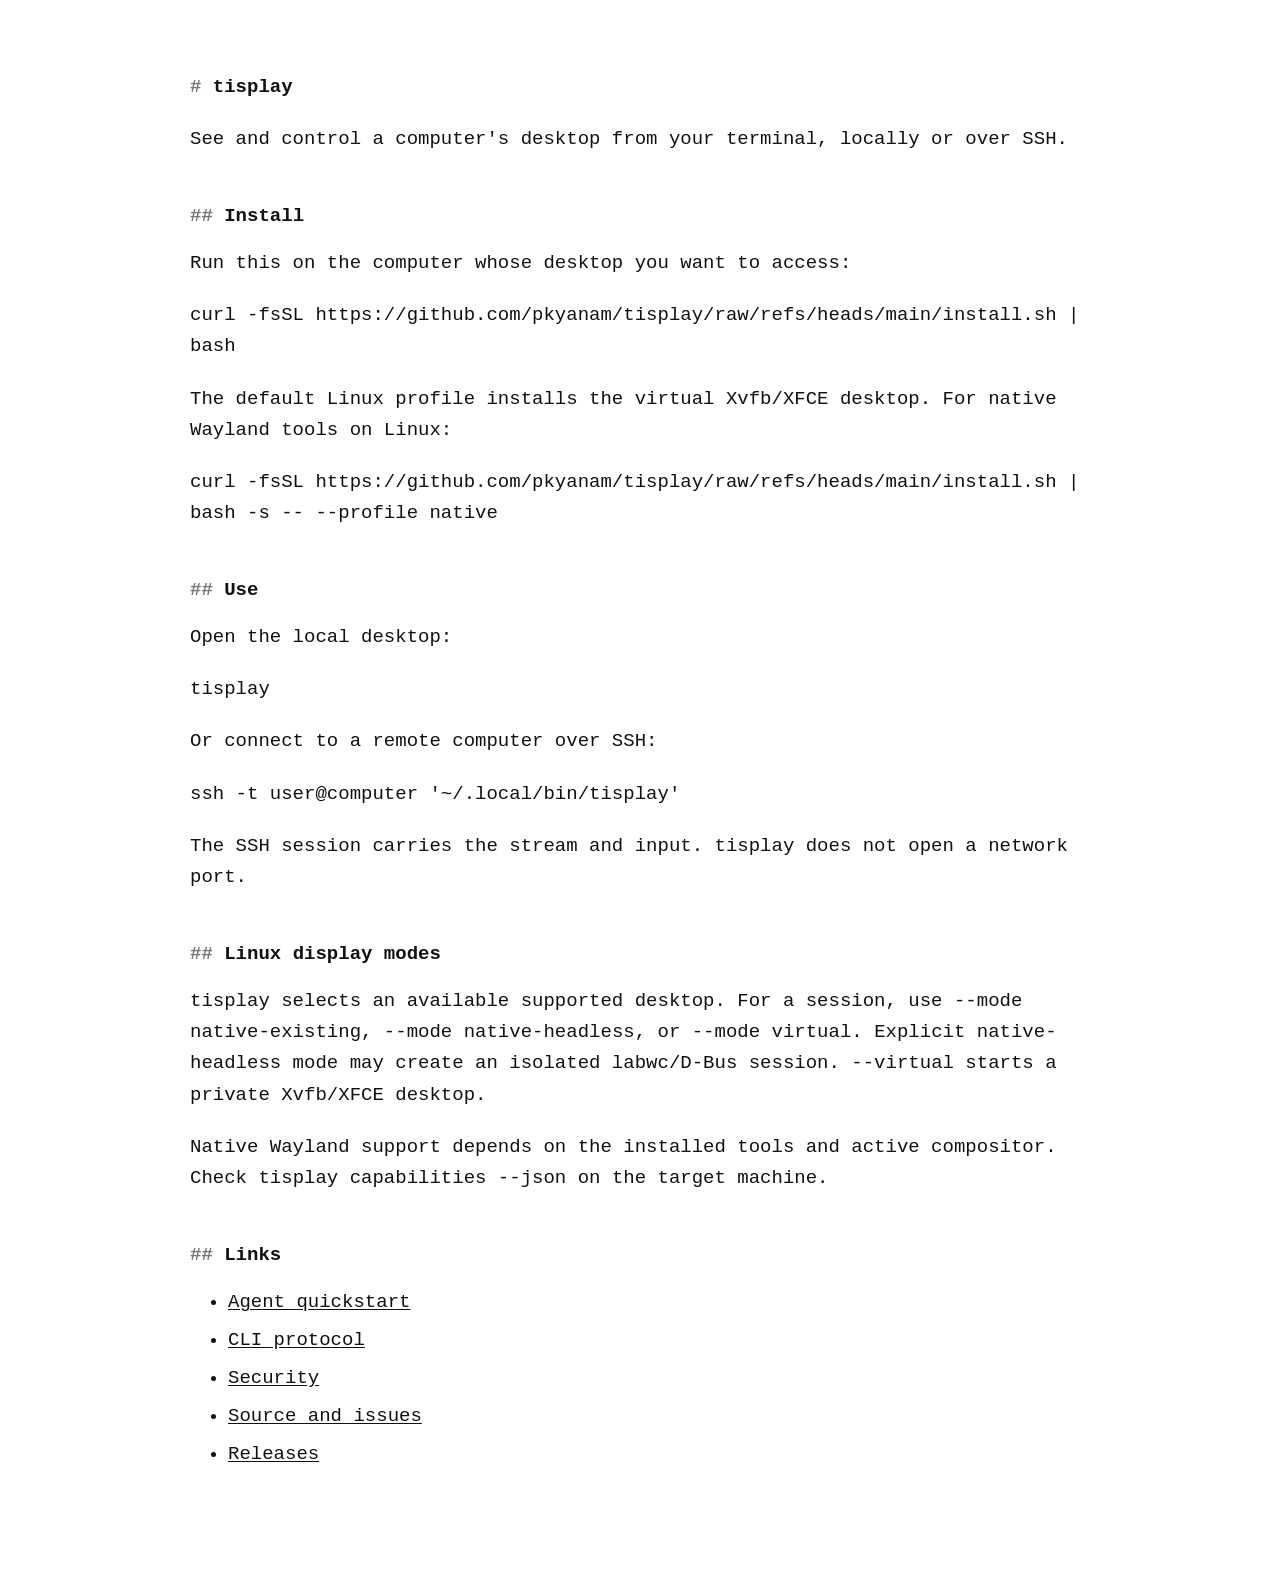
==== commit f4612927: "Replace Pages with plain text layout" ====
--- a/site/index.html
+++ b/site/index.html
@@ -3,68 +3,41 @@
 <head>
   <meta charset="utf-8">
   <meta name="viewport" content="width=device-width, initial-scale=1">
-  <meta name="theme-color" content="#f7f7f4">
-  <meta name="description" content="See and control a remote desktop from your terminal, locally or over SSH.">
-  <title>tisplay — a window into another machine</title>
-  <link rel="icon" href="assets/tisplay-favicon.png" type="image/png">
-  <link rel="stylesheet" href="style.css">
-  <script src="app.js" defer></script>
+  <meta name="theme-color" content="#ffffff">
+  <meta name="description" content="See and control a desktop from your terminal, locally or over SSH.">
+  <title>tisplay</title>
+  <link rel="stylesheet" href="plain.css">
 </head>
 <body>
-  <a class="skip-link" href="#main">Skip to content</a>
-  <header class="masthead">
-    <a class="brand" href="#top"><img src="assets/tisplay-mark.png" alt=""><span>tisplay</span></a>
-    <nav aria-label="Main navigation"><a href="#start">Get started</a><a href="agents/">For agents</a><a href="https://github.com/pkyanam/tisplay">GitHub <span aria-hidden="true">↗</span></a></nav>
-  </header>
-  <main id="main">
-    <section class="hero" id="top" aria-labelledby="hero-title">
-      <div class="hero-copy">
-        <p class="eyebrow">A remote desktop for the command line <span>01 / 03</span></p>
-        <h1 id="hero-title">A window into<br>another machine.</h1>
-        <p class="lede">See a live desktop and control it from your terminal. Work locally or through SSH, with no extra server port to open.</p>
-        <a class="text-link" href="#start">Build a command <span aria-hidden="true">↓</span></a>
-      </div>
-      <div class="hero-mark" aria-hidden="true"><img src="assets/tisplay-mark.png" alt=""></div>
-      <div class="hero-note"><span class="note-number">01</span><p>One small tool.<br>A clearer view of the work.</p><a href="https://github.com/pkyanam/tisplay/releases">Python 3.10+ · MIT licensed</a></div>
-    </section>
+  <main>
+    <h1>tisplay</h1>
+    <p>See and control a computer's desktop from your terminal, locally or over SSH.</p>
 
-    <section class="intro" aria-label="How tisplay works">
-      <p class="eyebrow">The short version</p>
-      <h2>Your terminal becomes a live view.</h2>
-      <p>Frames stream inline. Keyboard and pointer input travel back to the desktop. Kitty graphics gives you full-color images; ANSI works in a wider range of terminals.</p>
-    </section>
+    <h2>Install</h2>
+    <p>Run this on the computer whose desktop you want to access:</p>
+    <pre><code>curl -fsSL https://github.com/pkyanam/tisplay/raw/refs/heads/main/install.sh | bash</code></pre>
+    <p>The default Linux profile installs the virtual Xvfb/XFCE desktop. For native Wayland tools on Linux:</p>
+    <pre><code>curl -fsSL https://github.com/pkyanam/tisplay/raw/refs/heads/main/install.sh | bash -s -- --profile native</code></pre>
 
-    <section class="start-section" id="start" aria-labelledby="start-title">
-      <div class="section-intro"><p class="eyebrow">Choose a connection</p><h2 id="start-title">Where should we look?</h2><p>Build a command for this computer or another host. SSH destinations accept a simple <code>user@host</code>.</p></div>
-      <div class="builder" aria-label="Command builder">
-        <div class="builder-top"><span>SESSION / COMMAND BUILDER</span><span class="builder-state"><i aria-hidden="true"></i> READY</span></div>
-        <div class="builder-tabs" role="tablist" aria-label="Session type">
-          <button role="tab" id="tab-local" aria-controls="panel-local" aria-selected="true" data-mode="local">Local</button>
-          <button role="tab" id="tab-ssh" aria-controls="panel-ssh" aria-selected="false" data-mode="ssh" tabindex="-1">SSH desktop</button>
-          <button role="tab" id="tab-headless" aria-controls="panel-headless" aria-selected="false" data-mode="headless" tabindex="-1">Virtual Linux</button>
-          <button role="tab" id="tab-wayland" aria-controls="panel-wayland" aria-selected="false" data-mode="wayland" tabindex="-1">Headless Wayland</button>
-        </div>
-        <div class="builder-content">
-          <div id="panel-local" role="tabpanel" aria-labelledby="tab-local" data-panel="local"><h3>Use your current desktop</h3><p>Run tisplay from a terminal on the computer you want to access.</p></div>
-          <div id="panel-ssh" role="tabpanel" aria-labelledby="tab-ssh" data-panel="ssh" hidden><h3>Connect over SSH</h3><p>The stream travels through SSH. Keep <code>-t</code> so the remote command gets a terminal.</p><label for="ssh-host">SSH destination</label><input id="ssh-host" type="text" inputmode="email" autocomplete="off" spellcheck="false" placeholder="alice@workstation" aria-describedby="host-help host-error"><small id="host-help">A host or user@host. No options or shell syntax.</small><span id="host-error" class="error" role="status" aria-live="polite"></span></div>
-          <div id="panel-headless" role="tabpanel" aria-labelledby="tab-headless" data-panel="headless" hidden><h3>Start a private Linux desktop</h3><p>Uses Xvfb and XFCE when a supported native desktop is unavailable.</p><label for="headless-host">SSH destination</label><input id="headless-host" type="text" inputmode="email" autocomplete="off" spellcheck="false" placeholder="alice@server" aria-describedby="headless-help headless-error"><small id="headless-help">A host or user@host. No options or shell syntax.</small><span id="headless-error" class="error" role="status" aria-live="polite"></span></div>
-          <div id="panel-wayland" role="tabpanel" aria-labelledby="tab-wayland" data-panel="wayland" hidden><h3>Use headless Wayland</h3><p>Explicit mode can create an isolated labwc/D-Bus session. It does not replace or reconfigure the system desktop.</p><label for="wayland-host">SSH destination</label><input id="wayland-host" type="text" inputmode="email" autocomplete="off" spellcheck="false" placeholder="alice@pi" aria-describedby="wayland-help wayland-error"><small id="wayland-help">A host or user@host. No options or shell syntax.</small><span id="wayland-error" class="error" role="status" aria-live="polite"></span></div>
-          <div class="command-row"><pre><code id="generated-command">tisplay</code></pre><button class="copy-button" type="button" id="copy-command">Copy</button></div>
-          <p class="copy-status" id="copy-status" role="status" aria-live="polite"></p>
-        </div>
-      </div>
-    </section>
+    <h2>Use</h2>
+    <p>Open the local desktop:</p>
+    <pre><code>tisplay</code></pre>
+    <p>Or connect to a remote computer over SSH:</p>
+    <pre><code>ssh -t user@computer '~/.local/bin/tisplay'</code></pre>
+    <p>The SSH session carries the stream and input. tisplay does not open a network port.</p>
 
-    <section class="install-band" aria-labelledby="install-title">
-      <div><p class="eyebrow">Install on the computer you want to access</p><h2 id="install-title">Start with one command.</h2><p>Linux defaults to the virtual desktop profile. Choose <code>native</code> for the managed labwc/Wayland provider or <code>minimal</code> for Python prerequisites.</p></div>
-      <div class="install-command"><code>curl -fsSL https://github.com/pkyanam/tisplay/raw/refs/heads/main/install.sh | bash</code><span>Read <a href="https://github.com/pkyanam/tisplay/blob/main/install.sh">the installer</a> first if you prefer.</span></div>
-    </section>
+    <h2>Linux display modes</h2>
+    <p>tisplay selects an available supported desktop. For a session, use <code>--mode native-existing</code>, <code>--mode native-headless</code>, or <code>--mode virtual</code>. Explicit native-headless mode may create an isolated labwc/D-Bus session. <code>--virtual</code> starts a private Xvfb/XFCE desktop.</p>
+    <p>Native Wayland support depends on the installed tools and active compositor. Check <code>tisplay capabilities --json</code> on the target machine.</p>
 
-    <section class="notes" aria-label="Platform and documentation">
-      <article><p class="eyebrow">01 — Displays</p><h2>Use what is there.</h2><p>Linux selects an available supported desktop. Native Wayland depends on its compositor and tools; explicit headless mode can create an isolated labwc session. macOS uses the logged-in desktop with Screen Recording and Accessibility permissions.</p></article>
-      <article><p class="eyebrow">02 — For automation</p><h2>Observe, act, observe.</h2><p>Use the installed CLI and its capability report to discover what the target supports. Keep a session ID, take a fresh screenshot before choosing an action, then inspect the result.</p><a class="text-link" href="agents/">Read the agent quickstart <span aria-hidden="true">↗</span></a></article>
-    </section>
+    <h2>Links</h2>
+    <ul>
+      <li><a href="agents/">Agent quickstart</a></li>
+      <li><a href="https://github.com/pkyanam/tisplay/blob/main/docs/agents/protocol.md">CLI protocol</a></li>
+      <li><a href="https://github.com/pkyanam/tisplay/blob/main/SECURITY.md">Security</a></li>
+      <li><a href="https://github.com/pkyanam/tisplay">Source and issues</a></li>
+      <li><a href="https://github.com/pkyanam/tisplay/releases">Releases</a></li>
+    </ul>
   </main>
-  <footer><a class="brand footer-brand" href="#top"><img src="assets/tisplay-mark.png" alt=""><span>tisplay</span></a><p>Terminal-first desktop access. Open source under MIT.</p><nav aria-label="Footer"><a href="https://github.com/pkyanam/tisplay/releases">Releases</a><a href="https://github.com/pkyanam/tisplay/blob/main/SECURITY.md">Security</a><a href="https://github.com/pkyanam/tisplay/blob/main/CONTRIBUTING.md">Contributing</a></nav></footer>
 </body>
 </html>
--- a/site/plain.css
+++ b/site/plain.css
@@ -0,0 +1,96 @@
+* {
+  box-sizing: border-box;
+}
+
+html {
+  background: #fff;
+  color: #111;
+  scroll-behavior: smooth;
+}
+
+body {
+  margin: 0;
+  padding: 72px 24px 80px;
+  font: 19px/1.65 ui-monospace, SFMono-Regular, Menlo, Consolas, monospace;
+}
+
+main {
+  width: min(100%, 900px);
+  margin: 0 auto;
+}
+
+h1,
+h2,
+p,
+ul,
+pre {
+  margin: 0 0 1.1em;
+  font: inherit;
+}
+
+h1,
+h2 {
+  font-weight: 700;
+}
+
+h1 {
+  margin-bottom: 1.1em;
+}
+
+h1::before {
+  content: "# ";
+  color: #777;
+}
+
+h2 {
+  margin-top: 2.4em;
+  margin-bottom: .8em;
+}
+
+h2::before {
+  content: "## ";
+  color: #777;
+}
+
+pre {
+  overflow-x: auto;
+  padding: 0;
+  white-space: pre-wrap;
+  overflow-wrap: anywhere;
+}
+
+ul {
+  padding-left: 2em;
+}
+
+li {
+  margin: .35em 0;
+}
+
+a {
+  color: #111;
+  text-decoration: underline;
+  text-underline-offset: 2px;
+}
+
+a:hover {
+  text-decoration-thickness: 2px;
+}
+
+:focus-visible {
+  outline: 2px solid #111;
+  outline-offset: 3px;
+}
+
+@media (max-width: 560px) {
+  body {
+    padding: 40px 18px 56px;
+    font-size: 16px;
+  }
+}
+
+@media (prefers-reduced-motion: reduce) {
+  html {
+    scroll-behavior: auto;
+  }
+}
